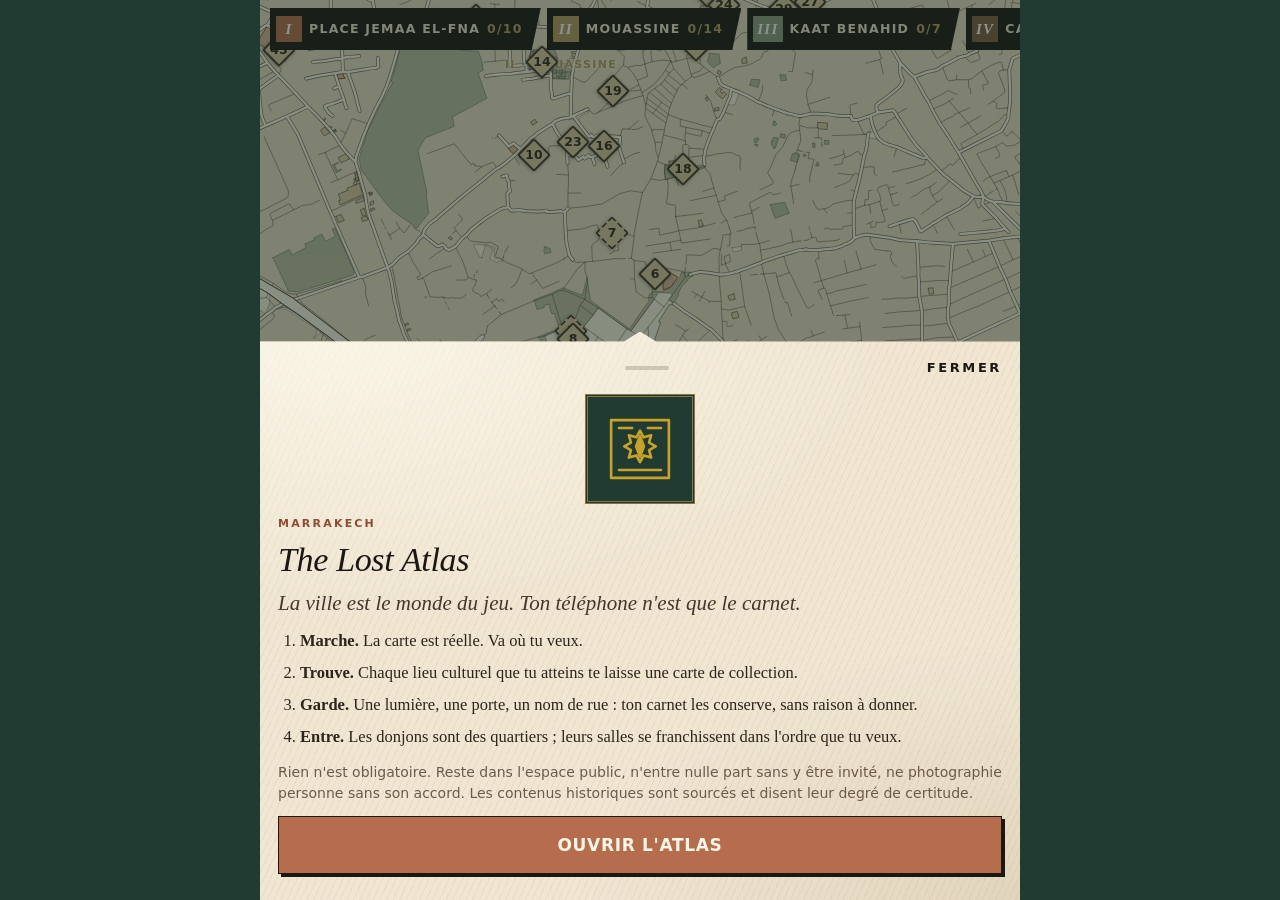
==== lost-atlas/index.html @ c753211d "Lost Atlas v5" ====
<!DOCTYPE html>
<html lang="fr">
<head>
<meta charset="utf-8">
<title>Marrakech Lost Atlas</title>
<meta name="viewport" content="width=device-width, initial-scale=1, viewport-fit=cover">
<meta name="theme-color" content="#203B32">
<meta name="apple-mobile-web-app-capable" content="yes">
<meta name="mobile-web-app-capable" content="yes">
<meta name="apple-mobile-web-app-status-bar-style" content="black-translucent">
<meta name="apple-mobile-web-app-title" content="Lost Atlas">
<link rel="manifest" href="manifest.json">
<link rel="apple-touch-icon" href="assets/icon-180.png">
<link rel="icon" type="image/png" href="assets/icon-192.png">
<link rel="stylesheet" href="vendor/leaflet.css">
<link rel="stylesheet" href="css/style.css">
<link rel="stylesheet" href="css/v3.css">
<link rel="stylesheet" href="css/v5.css">
</head>
<body>
<div id="app">
  <main id="views">
    <section id="v-atlas" class="view on" aria-label="Atlas">
      <div id="map"></div>
      <div id="chips" class="tchips"></div>
      <div id="offline-note" hidden>OpenStreetMap en ligne indisponible : atlas dessiné affiché</div>
      <div class="fabs">
        <button class="fab" id="fab-gps" data-act="gps" aria-label="Ma position GPS"></button>
        <button class="fab" id="fab-pin" data-act="pin-new" aria-label="Poser un marqueur"></button>
        <button class="fab" id="fab-list" data-act="places" aria-label="Liste des lieux"></button>
        <button class="fab" id="fab-layers" data-act="layers" aria-label="Calques de la carte"></button>
      </div>
      <button id="xpill" data-act="x-open" aria-label="Mode exploration"></button>
      <button id="keepfab" data-act="keep" aria-label="Garder quelque chose dans le carnet"><i data-ico="garder"></i><span>Garder</span></button>
      <button id="radar" hidden data-act="open-place"></button>
      <div id="crosshair" aria-hidden="true"></div>
      <div id="pick" hidden><span id="pick-label"></span><div class="btn-row"><button class="btn" data-act="pick-cancel">Annuler</button><button class="btn primary" data-act="pick-ok">Poser ici</button></div></div>
    </section>
    <section id="v-codex" class="view scroll" aria-label="Codex"></section>
    <section id="v-quetes" class="view scroll" aria-label="Aventures"></section>
    <section id="v-carnet" class="view scroll" aria-label="Carnet"></section>
    <section id="v-collection" class="view scroll" aria-label="Sac"></section>
    <section id="v-profil" class="view scroll" aria-label="Héros"></section>
  </main>
  <nav id="tabbar" aria-label="Rubriques">
    <button data-act="tab" data-v="atlas" class="on"><i data-ico="atlas"></i><span>Monde</span></button>
    <button data-act="tab" data-v="quetes"><i data-ico="aventure"></i><span>Aventures</span></button>
    <button data-act="tab" data-v="carnet"><i data-ico="carnet"></i><span>Carnet</span></button>
    <button data-act="tab" data-v="collection"><i data-ico="sac"></i><span>Sac</span></button>
    <button data-act="tab" data-v="profil"><i data-ico="profil"></i><span>Héros</span></button>
  </nav>
  <div id="scrim" data-act="sheet-close"></div>
  <aside id="sheet" hidden>
    <div class="sh-bar"><button id="sh-back" data-act="sheet-back">‹ Retour</button><span class="grip"></span><button id="sh-close" data-act="sheet-close" aria-label="Fermer">Fermer</button></div>
    <div id="sheet-body"></div>
  </aside>
  <div id="pocket" hidden><div class="pk-star"></div><p class="pk-t">Mode poche</p><p id="pocket-st"></p><button id="pocket-hold">Maintiens pour déverrouiller</button><p class="pk-n">L'écran reste allumé et noir. Les signaux continuent.</p></div>
  <div id="toasts" aria-live="polite"></div>
  <div id="reveal" aria-live="polite"><i class="rv-line"></i><div id="rv-sub"></div><div id="rv-title"></div><i class="rv-line"></i></div>
  <div id="boot"><div>Marrakech<b>The Lost Atlas</b><small id="boot-msg">Ouverture de l'atlas…</small></div></div>
</div>
<script src="vendor/leaflet.js"></script>
<script src="data/bundle.js"></script>
<script src="data/basemap.js"></script>
<script src="data/v3.js"></script>
<script src="js/art.js"></script>
<script src="js/storage.js"></script>
<script src="js/data.js"></script>
<script src="js/game.js"></script>
<script src="js/basemap.js"></script>
<script src="js/map.js"></script>
<script src="js/ui.js"></script>
<script src="js/views.js"></script>
<script src="js/sound.js"></script>
<script src="js/photostore.js"></script>
<script src="js/v3.js"></script>
<script src="js/explore.js"></script>
<script src="js/photo.js"></script>
<script src="js/diag.js"></script>
<script src="js/app.js"></script>
</body>
</html>
---- lost-atlas/vendor/leaflet.css ----
/* required styles */

.leaflet-pane,
.leaflet-tile,
.leaflet-marker-icon,
.leaflet-marker-shadow,
.leaflet-tile-container,
.leaflet-pane > svg,
.leaflet-pane > canvas,
.leaflet-zoom-box,
.leaflet-image-layer,
.leaflet-layer {
	position: absolute;
	left: 0;
	top: 0;
	}
.leaflet-container {
	overflow: hidden;
	}
.leaflet-tile,
.leaflet-marker-icon,
.leaflet-marker-shadow {
	-webkit-user-select: none;
	   -moz-user-select: none;
	        user-select: none;
	  -webkit-user-drag: none;
	}
/* Prevents IE11 from highlighting tiles in blue */
.leaflet-tile::selection {
	background: transparent;
}
/* Safari renders non-retina tile on retina better with this, but Chrome is worse */
.leaflet-safari .leaflet-tile {
	image-rendering: -webkit-optimize-contrast;
	}
/* hack that prevents hw layers "stretching" when loading new tiles */
.leaflet-safari .leaflet-tile-container {
	width: 1600px;
	height: 1600px;
	-webkit-transform-origin: 0 0;
	}
.leaflet-marker-icon,
.leaflet-marker-shadow {
	display: block;
	}
/* .leaflet-container svg: reset svg max-width decleration shipped in Joomla! (joomla.org) 3.x */
/* .leaflet-container img: map is broken in FF if you have max-width: 100% on tiles */
.leaflet-container .leaflet-overlay-pane svg {
	max-width: none !important;
	max-height: none !important;
	}
.leaflet-container .leaflet-marker-pane img,
.leaflet-container .leaflet-shadow-pane img,
.leaflet-container .leaflet-tile-pane img,
.leaflet-container img.leaflet-image-layer,
.leaflet-container .leaflet-tile {
	max-width: none !important;
	max-height: none !important;
	width: auto;
	padding: 0;
	}

.leaflet-container img.leaflet-tile {
	/* See: https://bugs.chromium.org/p/chromium/issues/detail?id=600120 */
	mix-blend-mode: plus-lighter;
}

.leaflet-container.leaflet-touch-zoom {
	-ms-touch-action: pan-x pan-y;
	touch-action: pan-x pan-y;
	}
.leaflet-container.leaflet-touch-drag {
	-ms-touch-action: pinch-zoom;
	/* Fallback for FF which doesn't support pinch-zoom */
	touch-action: none;
	touch-action: pinch-zoom;
}
.leaflet-container.leaflet-touch-drag.leaflet-touch-zoom {
	-ms-touch-action: none;
	touch-action: none;
}
.leaflet-container {
	-webkit-tap-highlight-color: transparent;
}
.leaflet-container a {
	-webkit-tap-highlight-color: rgba(51, 181, 229, 0.4);
}
.leaflet-tile {
	filter: inherit;
	visibility: hidden;
	}
.leaflet-tile-loaded {
	visibility: inherit;
	}
.leaflet-zoom-box {
	width: 0;
	height: 0;
	-moz-box-sizing: border-box;
	     box-sizing: border-box;
	z-index: 800;
	}
/* workaround for https://bugzilla.mozilla.org/show_bug.cgi?id=888319 */
.leaflet-overlay-pane svg {
	-moz-user-select: none;
	}

.leaflet-pane         { z-index: 400; }

.leaflet-tile-pane    { z-index: 200; }
.leaflet-overlay-pane { z-index: 400; }
.leaflet-shadow-pane  { z-index: 500; }
.leaflet-marker-pane  { z-index: 600; }
.leaflet-tooltip-pane   { z-index: 650; }
.leaflet-popup-pane   { z-index: 700; }

.leaflet-map-pane canvas { z-index: 100; }
.leaflet-map-pane svg    { z-index: 200; }

.leaflet-vml-shape {
	width: 1px;
	height: 1px;
	}
.lvml {
	behavior: url(#default#VML);
	display: inline-block;
	position: absolute;
	}


/* control positioning */

.leaflet-control {
	position: relative;
	z-index: 800;
	pointer-events: visiblePainted; /* IE 9-10 doesn't have auto */
	pointer-events: auto;
	}
.leaflet-top,
.leaflet-bottom {
	position: absolute;
	z-index: 1000;
	pointer-events: none;
	}
.leaflet-top {
	top: 0;
	}
.leaflet-right {
	right: 0;
	}
.leaflet-bottom {
	bottom: 0;
	}
.leaflet-left {
	left: 0;
	}
.leaflet-control {
	float: left;
	clear: both;
	}
.leaflet-right .leaflet-control {
	float: right;
	}
.leaflet-top .leaflet-control {
	margin-top: 10px;
	}
.leaflet-bottom .leaflet-control {
	margin-bottom: 10px;
	}
.leaflet-left .leaflet-control {
	margin-left: 10px;
	}
.leaflet-right .leaflet-control {
	margin-right: 10px;
	}


/* zoom and fade animations */

.leaflet-fade-anim .leaflet-popup {
	opacity: 0;
	-webkit-transition: opacity 0.2s linear;
	   -moz-transition: opacity 0.2s linear;
	        transition: opacity 0.2s linear;
	}
.leaflet-fade-anim .leaflet-map-pane .leaflet-popup {
	opacity: 1;
	}
.leaflet-zoom-animated {
	-webkit-transform-origin: 0 0;
	    -ms-transform-origin: 0 0;
	        transform-origin: 0 0;
	}
svg.leaflet-zoom-animated {
	will-change: transform;
}

.leaflet-zoom-anim .leaflet-zoom-animated {
	-webkit-transition: -webkit-transform 0.25s cubic-bezier(0,0,0.25,1);
	   -moz-transition:    -moz-transform 0.25s cubic-bezier(0,0,0.25,1);
	        transition:         transform 0.25s cubic-bezier(0,0,0.25,1);
	}
.leaflet-zoom-anim .leaflet-tile,
.leaflet-pan-anim .leaflet-tile {
	-webkit-transition: none;
	   -moz-transition: none;
	        transition: none;
	}

.leaflet-zoom-anim .leaflet-zoom-hide {
	visibility: hidden;
	}


/* cursors */

.leaflet-interactive {
	cursor: pointer;
	}
.leaflet-grab {
	cursor: -webkit-grab;
	cursor:    -moz-grab;
	cursor:         grab;
	}
.leaflet-crosshair,
.leaflet-crosshair .leaflet-interactive {
	cursor: crosshair;
	}
.leaflet-popup-pane,
.leaflet-control {
	cursor: auto;
	}
.leaflet-dragging .leaflet-grab,
.leaflet-dragging .leaflet-grab .leaflet-interactive,
.leaflet-dragging .leaflet-marker-draggable {
	cursor: move;
	cursor: -webkit-grabbing;
	cursor:    -moz-grabbing;
	cursor:         grabbing;
	}

/* marker & overlays interactivity */
.leaflet-marker-icon,
.leaflet-marker-shadow,
.leaflet-image-layer,
.leaflet-pane > svg path,
.leaflet-tile-container {
	pointer-events: none;
	}

.leaflet-marker-icon.leaflet-interactive,
.leaflet-image-layer.leaflet-interactive,
.leaflet-pane > svg path.leaflet-interactive,
svg.leaflet-image-layer.leaflet-interactive path {
	pointer-events: visiblePainted; /* IE 9-10 doesn't have auto */
	pointer-events: auto;
	}

/* visual tweaks */

.leaflet-container {
	background: #ddd;
	outline-offset: 1px;
	}
.leaflet-container a {
	color: #0078A8;
	}
.leaflet-zoom-box {
	border: 2px dotted #38f;
	background: rgba(255,255,255,0.5);
	}


/* general typography */
.leaflet-container {
	font-family: "Helvetica Neue", Arial, Helvetica, sans-serif;
	font-size: 12px;
	font-size: 0.75rem;
	line-height: 1.5;
	}


/* general toolbar styles */

.leaflet-bar {
	box-shadow: 0 1px 5px rgba(0,0,0,0.65);
	border-radius: 4px;
	}
.leaflet-bar a {
	background-color: #fff;
	border-bottom: 1px solid #ccc;
	width: 26px;
	height: 26px;
	line-height: 26px;
	display: block;
	text-align: center;
	text-decoration: none;
	color: black;
	}
.leaflet-bar a,
.leaflet-control-layers-toggle {
	background-position: 50% 50%;
	background-repeat: no-repeat;
	display: block;
	}
.leaflet-bar a:hover,
.leaflet-bar a:focus {
	background-color: #f4f4f4;
	}
.leaflet-bar a:first-child {
	border-top-left-radius: 4px;
	border-top-right-radius: 4px;
	}
.leaflet-bar a:last-child {
	border-bottom-left-radius: 4px;
	border-bottom-right-radius: 4px;
	border-bottom: none;
	}
.leaflet-bar a.leaflet-disabled {
	cursor: default;
	background-color: #f4f4f4;
	color: #bbb;
	}

.leaflet-touch .leaflet-bar a {
	width: 30px;
	height: 30px;
	line-height: 30px;
	}
.leaflet-touch .leaflet-bar a:first-child {
	border-top-left-radius: 2px;
	border-top-right-radius: 2px;
	}
.leaflet-touch .leaflet-bar a:last-child {
	border-bottom-left-radius: 2px;
	border-bottom-right-radius: 2px;
	}

/* zoom control */

.leaflet-control-zoom-in,
.leaflet-control-zoom-out {
	font: bold 18px 'Lucida Console', Monaco, monospace;
	text-indent: 1px;
	}

.leaflet-touch .leaflet-control-zoom-in, .leaflet-touch .leaflet-control-zoom-out  {
	font-size: 22px;
	}


/* layers control */

.leaflet-control-layers {
	box-shadow: 0 1px 5px rgba(0,0,0,0.4);
	background: #fff;
	border-radius: 5px;
	}
.leaflet-control-layers-toggle {
	background-image: url(images/layers.png);
	width: 36px;
	height: 36px;
	}
.leaflet-retina .leaflet-control-layers-toggle {
	background-image: url(images/layers-2x.png);
	background-size: 26px 26px;
	}
.leaflet-touch .leaflet-control-layers-toggle {
	width: 44px;
	height: 44px;
	}
.leaflet-control-layers .leaflet-control-layers-list,
.leaflet-control-layers-expanded .leaflet-control-layers-toggle {
	display: none;
	}
.leaflet-control-layers-expanded .leaflet-control-layers-list {
	display: block;
	position: relative;
	}
.leaflet-control-layers-expanded {
	padding: 6px 10px 6px 6px;
	color: #333;
	background: #fff;
	}
.leaflet-control-layers-scrollbar {
	overflow-y: scroll;
	overflow-x: hidden;
	padding-right: 5px;
	}
.leaflet-control-layers-selector {
	margin-top: 2px;
	position: relative;
	top: 1px;
	}
.leaflet-control-layers label {
	display: block;
	font-size: 13px;
	font-size: 1.08333em;
	}
.leaflet-control-layers-separator {
	height: 0;
	border-top: 1px solid #ddd;
	margin: 5px -10px 5px -6px;
	}

/* Default icon URLs */
.leaflet-default-icon-path { /* used only in path-guessing heuristic, see L.Icon.Default */
	background-image: url(images/marker-icon.png);
	}


/* attribution and scale controls */

.leaflet-container .leaflet-control-attribution {
	background: #fff;
	background: rgba(255, 255, 255, 0.8);
	margin: 0;
	}
.leaflet-control-attribution,
.leaflet-control-scale-line {
	padding: 0 5px;
	color: #333;
	line-height: 1.4;
	}
.leaflet-control-attribution a {
	text-decoration: none;
	}
.leaflet-control-attribution a:hover,
.leaflet-control-attribution a:focus {
	text-decoration: underline;
	}
.leaflet-attribution-flag {
	display: inline !important;
	vertical-align: baseline !important;
	width: 1em;
	height: 0.6669em;
	}
.leaflet-left .leaflet-control-scale {
	margin-left: 5px;
	}
.leaflet-bottom .leaflet-control-scale {
	margin-bottom: 5px;
	}
.leaflet-control-scale-line {
	border: 2px solid #777;
	border-top: none;
	line-height: 1.1;
	padding: 2px 5px 1px;
	white-space: nowrap;
	-moz-box-sizing: border-box;
	     box-sizing: border-box;
	background: rgba(255, 255, 255, 0.8);
	text-shadow: 1px 1px #fff;
	}
.leaflet-control-scale-line:not(:first-child) {
	border-top: 2px solid #777;
	border-bottom: none;
	margin-top: -2px;
	}
.leaflet-control-scale-line:not(:first-child):not(:last-child) {
	border-bottom: 2px solid #777;
	}

.leaflet-touch .leaflet-control-attribution,
.leaflet-touch .leaflet-control-layers,
.leaflet-touch .leaflet-bar {
	box-shadow: none;
	}
.leaflet-touch .leaflet-control-layers,
.leaflet-touch .leaflet-bar {
	border: 2px solid rgba(0,0,0,0.2);
	background-clip: padding-box;
	}


/* popup */

.leaflet-popup {
	position: absolute;
	text-align: center;
	margin-bottom: 20px;
	}
.leaflet-popup-content-wrapper {
	padding: 1px;
	text-align: left;
	border-radius: 12px;
	}
.leaflet-popup-content {
	margin: 13px 24px 13px 20px;
	line-height: 1.3;
	font-size: 13px;
	font-size: 1.08333em;
	min-height: 1px;
	}
.leaflet-popup-content p {
	margin: 17px 0;
	margin: 1.3em 0;
	}
.leaflet-popup-tip-container {
	width: 40px;
	height: 20px;
	position: absolute;
	left: 50%;
	margin-top: -1px;
	margin-left: -20px;
	overflow: hidden;
	pointer-events: none;
	}
.leaflet-popup-tip {
	width: 17px;
	height: 17px;
	padding: 1px;

	margin: -10px auto 0;
	pointer-events: auto;

	-webkit-transform: rotate(45deg);
	   -moz-transform: rotate(45deg);
	    -ms-transform: rotate(45deg);
	        transform: rotate(45deg);
	}
.leaflet-popup-content-wrapper,
.leaflet-popup-tip {
	background: white;
	color: #333;
	box-shadow: 0 3px 14px rgba(0,0,0,0.4);
	}
.leaflet-container a.leaflet-popup-close-button {
	position: absolute;
	top: 0;
	right: 0;
	border: none;
	text-align: center;
	width: 24px;
	height: 24px;
	font: 16px/24px Tahoma, Verdana, sans-serif;
	color: #757575;
	text-decoration: none;
	background: transparent;
	}
.leaflet-container a.leaflet-popup-close-button:hover,
.leaflet-container a.leaflet-popup-close-button:focus {
	color: #585858;
	}
.leaflet-popup-scrolled {
	overflow: auto;
	}

.leaflet-oldie .leaflet-popup-content-wrapper {
	-ms-zoom: 1;
	}
.leaflet-oldie .leaflet-popup-tip {
	width: 24px;
	margin: 0 auto;

	-ms-filter: "progid:DXImageTransform.Microsoft.Matrix(M11=0.70710678, M12=0.70710678, M21=-0.70710678, M22=0.70710678)";
	filter: progid:DXImageTransform.Microsoft.Matrix(M11=0.70710678, M12=0.70710678, M21=-0.70710678, M22=0.70710678);
	}

.leaflet-oldie .leaflet-control-zoom,
.leaflet-oldie .leaflet-control-layers,
.leaflet-oldie .leaflet-popup-content-wrapper,
.leaflet-oldie .leaflet-popup-tip {
	border: 1px solid #999;
	}


/* div icon */

.leaflet-div-icon {
	background: #fff;
	border: 1px solid #666;
	}


/* Tooltip */
/* Base styles for the element that has a tooltip */
.leaflet-tooltip {
	position: absolute;
	padding: 6px;
	background-color: #fff;
	border: 1px solid #fff;
	border-radius: 3px;
	color: #222;
	white-space: nowrap;
	-webkit-user-select: none;
	-moz-user-select: none;
	-ms-user-select: none;
	user-select: none;
	pointer-events: none;
	box-shadow: 0 1px 3px rgba(0,0,0,0.4);
	}
.leaflet-tooltip.leaflet-interactive {
	cursor: pointer;
	pointer-events: auto;
	}
.leaflet-tooltip-top:before,
.leaflet-tooltip-bottom:before,
.leaflet-tooltip-left:before,
.leaflet-tooltip-right:before {
	position: absolute;
	pointer-events: none;
	border: 6px solid transparent;
	background: transparent;
	content: "";
	}

/* Directions */

.leaflet-tooltip-bottom {
	margin-top: 6px;
}
.leaflet-tooltip-top {
	margin-top: -6px;
}
.leaflet-tooltip-bottom:before,
.leaflet-tooltip-top:before {
	left: 50%;
	margin-left: -6px;
	}
.leaflet-tooltip-top:before {
	bottom: 0;
	margin-bottom: -12px;
	border-top-color: #fff;
	}
.leaflet-tooltip-bottom:before {
	top: 0;
	margin-top: -12px;
	margin-left: -6px;
	border-bottom-color: #fff;
	}
.leaflet-tooltip-left {
	margin-left: -6px;
}
.leaflet-tooltip-right {
	margin-left: 6px;
}
.leaflet-tooltip-left:before,
.leaflet-tooltip-right:before {
	top: 50%;
	margin-top: -6px;
	}
.leaflet-tooltip-left:before {
	right: 0;
	margin-right: -12px;
	border-left-color: #fff;
	}
.leaflet-tooltip-right:before {
	left: 0;
	margin-left: -12px;
	border-right-color: #fff;
	}

/* Printing */

@media print {
	/* Prevent printers from removing background-images of controls. */
	.leaflet-control {
		-webkit-print-color-adjust: exact;
		print-color-adjust: exact;
		}
	}
---- lost-atlas/css/style.css ----
/* Marrakech — The Lost Atlas. Un seul univers visuel (atlas ancien), lisible en plein soleil. */
:root {
  /* Carte plein écran + rubriques défilantes ; barre d'onglets fixe en bas, fiches en feuille montante. */
  --forest: #203B32; --forest-2: #16291f; --sage: #8B9B80; --sand: #D9C6A0; --parch: #F0E6D2; --parch-2: #E7DABF;
  --terra: #B66D4D; --terra-d: #8E4B31; --bronze: #B49A62; --bronze-d: #8A7340; --ink: #2E241B; --ink-2: #44372C; --ink-3: #6B5B4A;
  --gold: #C9A227; --line: rgba(68, 55, 44, .22);
  --serif: "Iowan Old Style", "Palatino Linotype", Palatino, "Book Antiqua", Georgia, serif;
  --sans: "Avenir Next", Avenir, "Segoe UI", system-ui, -apple-system, sans-serif;
  --sb: env(safe-area-inset-bottom, 0px); --st: env(safe-area-inset-top, 0px);
  color-scheme: light;
}
* { box-sizing: border-box; -webkit-tap-highlight-color: transparent; }
html, body { height: 100%; margin: 0; }
body { background: var(--forest); color: var(--ink); font: 17px/1.5 var(--serif); overflow: hidden; -webkit-text-size-adjust: 100%; overscroll-behavior: none; }
button, input, textarea { font: inherit; color: inherit; }
button { cursor: pointer; background: none; border: 0; padding: 0; text-align: inherit; }
a { color: var(--terra-d); }
[hidden] { display: none !important; }
:focus-visible { outline: 3px solid var(--terra); outline-offset: 2px; }
svg { width: 1em; height: 1em; display: block; }

#app { height: 100%; display: flex; flex-direction: column; position: relative; max-width: 760px; margin: 0 auto; background: var(--parch); }
#views { flex: 1; position: relative; min-height: 0; }
.view { position: absolute; inset: 0; display: none; }
.view.on { display: block; }
.view.scroll { overflow-y: auto; -webkit-overflow-scrolling: touch; background:
  radial-gradient(120% 60% at 50% 0, rgba(180, 154, 98, .16), transparent 60%), var(--parch); }
.page { padding: calc(18px + var(--st)) 18px 40px; display: flex; flex-direction: column; gap: 14px; }

/* ---- Barre d'onglets ---- */
#tabbar { display: flex; background: var(--forest); border-top: 1px solid var(--bronze); padding-bottom: var(--sb); position: relative; z-index: 30; }
#tabbar button { flex: 1; display: flex; flex-direction: column; align-items: center; gap: 3px; padding: 9px 2px 8px; min-height: 58px; color: var(--sage); font: 600 11px/1 var(--sans); letter-spacing: .06em; text-transform: uppercase; }
#tabbar i { font-size: 25px; }
#tabbar button.on { color: var(--parch); }
#tabbar button.on i { color: var(--bronze); }

/* ---- Typo commune ---- */
h1, h2, h3 { font-family: var(--serif); font-weight: 600; margin: 0; text-wrap: balance; color: var(--forest); }
h1 { font-size: 30px; line-height: 1.12; letter-spacing: .01em; }
h2 { font-size: 25px; line-height: 1.18; }
h3 { font-size: 13px; font-family: var(--sans); font-weight: 700; letter-spacing: .14em; text-transform: uppercase; color: var(--bronze-d); margin-top: 10px; display: flex; align-items: center; gap: 10px; }
h3::after { content: ""; flex: 1; height: 1px; background: var(--line); }
h3 small { font-weight: 600; color: var(--ink-3); letter-spacing: .04em; }
.eyebrow { font: 700 11.5px/1.3 var(--sans); letter-spacing: .13em; text-transform: uppercase; color: var(--terra-d); display: flex; gap: 8px; align-items: center; flex-wrap: wrap; }
.lead { margin: 4px 0 0; color: var(--ink-2); font-size: 15.5px; }
.p-text, .intro, .teaser { margin: 0; max-width: 62ch; }
.intro, .teaser { font-style: italic; font-size: 18.5px; color: var(--ink-2); }
.note, .src { margin: 0; font: 14px/1.45 var(--sans); color: var(--ink-3); }
.tip { margin: 0; padding: 10px 12px; border-left: 3px solid var(--terra); background: rgba(182, 109, 77, .1); font: 15px/1.45 var(--sans); }
.msg { margin: 0; font: 600 15px/1.4 var(--sans); color: var(--terra-d); }
.msg:empty { display: none; }

/* ---- Boutons, puces ---- */
.btn { display: inline-flex; align-items: center; justify-content: center; gap: 6px; min-height: 48px; padding: 10px 16px; border: 1.5px solid var(--ink-2); border-radius: 3px; background: rgba(255, 255, 255, .35); font: 600 15.5px/1.2 var(--sans); color: var(--ink); text-decoration: none; text-align: center; }
.btn small { font-weight: 500; opacity: .75; }
.btn.primary { background: var(--forest); border-color: var(--forest); color: var(--parch); }
.btn.ghost { border-color: var(--line); background: none; color: var(--ink-2); }
.btn.danger { border-color: var(--terra-d); color: var(--terra-d); }
.btn.wide { width: 100%; }
.btn.big { min-height: 58px; font-size: 18px; letter-spacing: .04em; }
.btn[disabled] { opacity: .4; }
.btn:active { transform: translateY(1px); }
.btn-row { display: flex; flex-wrap: wrap; gap: 8px; }
.btn-row > * { flex: 1 1 auto; }
.chips { display: flex; flex-wrap: wrap; gap: 6px; margin-top: 8px; }
.chip { font: 700 11.5px/1 var(--sans); letter-spacing: .05em; text-transform: uppercase; padding: 6px 8px; border: 1px solid var(--line); border-radius: 2px; color: var(--ink-2); white-space: nowrap; }
.chip.st-spotted { border-color: var(--bronze-d); color: var(--bronze-d); }
.chip.st-discovered, .chip.qs-active, .chip.c-read { background: var(--sage); border-color: var(--sage); color: #14231c; }
.chip.st-mastered, .chip.qs-done, .chip.c-mastered { background: var(--forest); border-color: var(--forest); color: var(--parch); }
.chip.c-new, .chip.qs-open { background: var(--terra); border-color: var(--terra); color: #fff; }
.chip.q-a, .chip.q-e, .chip.q-i, .chip.q-none { border-style: dashed; }
.chip.q-v { border-color: var(--forest); color: var(--forest); }
.seg { display: flex; border: 1.5px solid var(--forest); border-radius: 3px; overflow: hidden; }
.seg button { flex: 1; min-height: 46px; padding: 6px 6px; font: 600 14px/1.15 var(--sans); text-align: center; color: var(--forest); }
.seg button + button { border-left: 1.5px solid var(--forest); }
.seg button.on { background: var(--forest); color: var(--parch); }
.seg.four button { font-size: 12.5px; }
.bar { height: 7px; background: rgba(68, 55, 44, .16); border-radius: 1px; overflow: hidden; display: block; }
.bar i { display: block; height: 100%; background: linear-gradient(90deg, var(--bronze-d), var(--bronze)); }
.bar.thin { height: 4px; margin: 5px 0 3px; }
input[type=text], input[type=search], textarea { width: 100%; padding: 12px; border: 1.5px solid var(--ink-3); border-radius: 3px; background: rgba(255, 255, 255, .55); font: 16px/1.4 var(--sans); }
textarea { resize: vertical; }
.lbl-sm { font: 600 13px/1.3 var(--sans); color: var(--ink-3); display: block; }

/* ---- Listes ---- */
.rows { display: flex; flex-direction: column; border-top: 1px solid var(--line); }
.row { display: flex; align-items: center; gap: 12px; padding: 11px 2px; min-height: 60px; border-bottom: 1px solid var(--line); width: 100%; }
.row .rt { flex: 1; min-width: 0; display: flex; flex-direction: column; gap: 2px; }
.row .rt b { font: 600 17px/1.25 var(--serif); }
.row .rt small { font: 13.5px/1.35 var(--sans); color: var(--ink-3); }
.row .chev { color: var(--bronze-d); font-size: 22px; }
.row.sealed { opacity: .7; }
.row .ico { font-size: 24px; color: var(--bronze-d); flex: none; }
.row .ico.st-mastered { color: var(--gold); }
.row.tog .sw { width: 46px; height: 28px; border-radius: 14px; background: rgba(68, 55, 44, .25); position: relative; flex: none; }
.row.tog .sw::after { content: ""; position: absolute; top: 3px; left: 3px; width: 22px; height: 22px; border-radius: 50%; background: var(--parch); transition: left .15s; }
.row.tog.on .sw { background: var(--forest); }
.row.tog.on .sw::after { left: 21px; }
.num, .p-num, .t-num { flex: none; width: 34px; height: 34px; display: grid; place-items: center; border: 1.5px solid var(--ink-2); background: var(--sand); border-radius: 50%; font: 700 13px/1 var(--sans); }
.num.dia, .p-num.dia { border-radius: 2px; transform: rotate(45deg); width: 28px; height: 28px; margin: 3px; }
.num.dia b, .p-num.dia b { transform: rotate(-45deg); }
.num[style], .t-num { background: var(--tc); border-color: var(--tc); color: #fff; }
.st-spotted.num, .st-spotted.p-num { border-color: var(--bronze-d); box-shadow: 0 0 0 3px rgba(180, 154, 98, .45); }
.st-discovered.num, .st-discovered.p-num { background: var(--sage); border-color: var(--forest); }
.st-mastered.num, .st-mastered.p-num { background: var(--forest); border-color: var(--gold); color: var(--gold); }
.search { margin-top: 2px; }
.links { display: flex; flex-wrap: wrap; gap: 8px; }
.lk { display: inline-flex; align-items: center; gap: 6px; min-height: 42px; padding: 8px 12px; border: 1.5px solid var(--forest); border-radius: 2px; font: 600 14.5px/1.25 var(--sans); color: var(--forest); background: rgba(139, 155, 128, .18); }
.lk.place { border-color: var(--terra-d); color: var(--terra-d); background: rgba(182, 109, 77, .1); }
.lk.locked { border: 1.5px dashed var(--line); color: var(--ink-3); background: none; font-weight: 500; }
.lk.on, .lk.got { background: var(--forest); color: var(--parch); border-color: var(--forest); }

/* ---- Carte ---- */
#map { position: absolute; inset: 0; background: #E9DDC3; z-index: 1; }
.basemap-canvas { position: absolute; top: 0; left: 0; }
#map.style-net:not(.no-tiles) .basemap-canvas { display: none; }
#map.style-atlas .leaflet-tile-pane { filter: sepia(.55) saturate(.75) hue-rotate(-8deg) contrast(.96) brightness(1.02); }
#map.no-tiles { background:
  repeating-linear-gradient(0deg, transparent 0 79px, rgba(68, 55, 44, .07) 79px 80px),
  repeating-linear-gradient(90deg, transparent 0 79px, rgba(68, 55, 44, .07) 79px 80px),
  radial-gradient(90% 70% at 50% 40%, #F3EAD6, #DFCFAC); }
#map.no-tiles .leaflet-tile-pane { display: none; }
#map.has-base.no-tiles { background: #E9DDC3; }
.leaflet-container { font-family: var(--sans); background: transparent; }
.leaflet-control-attribution { font-size: 10px; background: rgba(240, 230, 210, .8) !important; }
.leaflet-bottom { bottom: 6px; }
.mk { width: 36px; height: 36px; display: grid; place-items: center; position: relative; --bg: var(--sand); --bd: var(--ink-2); --fg: var(--ink); --ring: 0 0 0 0 transparent; --bs: solid; }
.mk b { position: relative; z-index: 1; font: 700 12px/1 var(--sans); color: var(--fg); }
.mk::before { content: ""; position: absolute; background: var(--bg); border: 2px var(--bs) var(--bd); box-shadow: var(--ring), 0 1px 4px rgba(0, 0, 0, .35); }
.mk-c::before { inset: 6px; transform: rotate(45deg); border-radius: 2px; }
.mk-p::before { inset: 7px; border-radius: 50%; border-width: 1.5px; --bg: rgba(255, 255, 255, .8); }
.mk-p b { font-size: 10.5px; }
.mk.q-a, .mk.q-e, .mk.q-i, .mk.q-u { --bs: dashed; }
.mk.st-spotted { --bd: var(--bronze-d); --ring: 0 0 0 4px rgba(180, 154, 98, .6); }
.mk.st-discovered { --bg: var(--sage); --bd: var(--forest); }
.mk.st-mastered { --bg: var(--forest); --bd: var(--gold); --fg: var(--gold); }
.legend .mk { flex: none; }
.lbl.leaflet-tooltip { display: none; background: none; border: 0; box-shadow: none; padding: 0; font: 700 11.5px/1.1 var(--sans); color: var(--ink); text-shadow: 0 0 3px var(--parch), 0 0 3px var(--parch), 0 0 3px var(--parch); white-space: nowrap; }
.lbl.leaflet-tooltip::before { display: none; }
#map.show-labels .lbl.leaflet-tooltip { display: block; }
.zone-lbl { font: 700 11px/1 var(--sans); letter-spacing: .12em; text-transform: uppercase; text-align: center; white-space: nowrap; text-shadow: 0 0 3px var(--parch), 0 0 3px var(--parch), 0 0 4px var(--parch); }
.pin b { display: grid; place-items: center; width: 32px; height: 32px; border-radius: 50% 50% 50% 0; transform: rotate(-45deg); background: var(--terra); border: 2px solid #fff; color: #fff; font: 700 15px/1 var(--sans); box-shadow: 0 2px 5px rgba(0, 0, 0, .4); }
.me { width: 22px; height: 22px; border-radius: 50%; background: var(--forest); border: 4px solid #fff; box-shadow: 0 0 0 2px var(--forest), 0 2px 6px rgba(0, 0, 0, .4); }
.tchips { position: absolute; z-index: 5; top: calc(8px + var(--st)); left: 0; right: 0; display: flex; gap: 6px; padding: 0 10px 4px; overflow-x: auto; scrollbar-width: none; }
.tchips::-webkit-scrollbar { display: none; }
.tchip { flex: none; display: flex; align-items: center; gap: 7px; min-height: 42px; padding: 5px 11px 5px 6px; background: var(--forest); color: var(--parch); border: 1px solid var(--bronze); border-radius: 2px; font: 600 13.5px/1 var(--sans); box-shadow: 0 2px 6px rgba(0, 0, 0, .3); }
.tchip b { display: grid; place-items: center; min-width: 26px; height: 26px; padding: 0 4px; background: var(--tc); color: #fff; font-size: 12px; border-radius: 1px; }
.tchip i { font-style: normal; color: var(--bronze); font-variant-numeric: tabular-nums; }
#offline-note { position: absolute; z-index: 5; left: 10px; bottom: 34px; padding: 5px 8px; background: rgba(240, 230, 210, .92); border: 1px dashed var(--ink-3); font: 600 11.5px/1.2 var(--sans); color: var(--ink-2); }
.fabs { position: absolute; z-index: 5; right: 10px; bottom: 16px; display: flex; flex-direction: column; gap: 9px; }
.fab { width: 52px; height: 52px; display: grid; place-items: center; background: var(--forest); color: var(--parch); border: 1px solid var(--bronze); border-radius: 3px; font-size: 26px; box-shadow: 0 2px 8px rgba(0, 0, 0, .35); }
.fab.on { background: var(--bronze); color: var(--forest-2); }
#radar { position: absolute; z-index: 5; left: 10px; right: 72px; bottom: 16px; display: flex; align-items: center; gap: 10px; padding: 8px 12px; min-height: 52px; background: var(--forest); color: var(--parch); border: 1px solid var(--bronze); border-radius: 3px; box-shadow: 0 2px 8px rgba(0, 0, 0, .35); }
#radar .rd-d { font: 700 19px/1 var(--sans); color: var(--bronze); font-variant-numeric: tabular-nums; white-space: nowrap; }
#radar .rd-t { display: flex; flex-direction: column; min-width: 0; }
#radar b { font: 600 14.5px/1.2 var(--sans); overflow: hidden; text-overflow: ellipsis; white-space: nowrap; }
#radar small { font: 11.5px/1.3 var(--sans); color: var(--sage); }
#crosshair { display: none; position: absolute; z-index: 6; left: 50%; top: 50%; width: 46px; height: 46px; margin: -23px 0 0 -23px; pointer-events: none;
  background: linear-gradient(var(--terra-d), var(--terra-d)) center/2px 100% no-repeat, linear-gradient(var(--terra-d), var(--terra-d)) center/100% 2px no-repeat; border: 2px solid var(--terra-d); border-radius: 50%; }
.picking #crosshair { display: block; }
.picking .fabs, .picking #radar, .picking .tchips { display: none; }
#pick { position: absolute; z-index: 7; left: 10px; right: 10px; bottom: 14px; padding: 12px; background: var(--parch); border: 1.5px solid var(--forest); border-radius: 3px; box-shadow: 0 4px 14px rgba(0, 0, 0, .35); display: flex; flex-direction: column; gap: 10px; font: 600 15px/1.3 var(--sans); }

/* ---- Feuille ---- */
#scrim { position: absolute; inset: 0; z-index: 40; background: rgba(22, 41, 31, .5); opacity: 0; pointer-events: none; transition: opacity .2s; }
#scrim.on { opacity: 1; pointer-events: auto; }
#sheet { position: absolute; z-index: 50; left: 0; right: 0; bottom: 0; max-height: 90%; display: flex; flex-direction: column; background: var(--parch); border-top: 3px double var(--bronze-d); box-shadow: 0 -6px 24px rgba(0, 0, 0, .35); animation: up .22s ease-out; }
@keyframes up { from { transform: translateY(24px); opacity: .6; } }
.sh-bar { display: flex; align-items: center; justify-content: space-between; padding: 4px 8px 0; flex: none; }
.sh-bar button { min-height: 44px; padding: 0 10px; font: 700 13px/1 var(--sans); letter-spacing: .08em; text-transform: uppercase; color: var(--terra-d); }
.sh-bar .grip { width: 44px; height: 4px; border-radius: 2px; background: var(--line); }
#sheet-body { overflow-y: auto; -webkit-overflow-scrolling: touch; padding: 4px 18px calc(26px + var(--sb)); display: flex; flex-direction: column; gap: 13px; }
.p-head, .t-head { display: flex; gap: 14px; align-items: flex-start; }
.p-head .p-num { width: 46px; height: 46px; font-size: 16px; margin-top: 4px; }
.p-head .p-num.dia { width: 36px; height: 36px; margin: 9px 5px 5px; }
.t-head .t-num { width: 52px; height: 52px; border-radius: 2px; font: 700 20px/1 var(--serif); }
.t-head .sub { font-style: italic; color: var(--ink-2); }
.manual { padding: 12px; border: 1.5px dashed var(--terra-d); background: rgba(182, 109, 77, .08); display: flex; flex-direction: column; gap: 10px; }
.manual p { margin: 0; font: 15px/1.45 var(--sans); }
.notes { min-height: 84px; font-family: var(--serif); font-style: italic; }

/* ---- Épreuves ---- */
.ch { border: 1.5px solid var(--forest); background: rgba(139, 155, 128, .14); padding: 14px; display: flex; flex-direction: column; gap: 11px; position: relative; }
.ch.done { border-color: var(--line); background: rgba(255, 255, 255, .3); }
.ch-kind { font: 700 11.5px/1 var(--sans); letter-spacing: .13em; text-transform: uppercase; color: var(--forest); }
.ch.done .ch-kind { color: var(--bronze-d); }
.ch-q { margin: 0; font-size: 18.5px; line-height: 1.4; font-weight: 600; color: var(--ink); }
.ch.done .ch-q { font-size: 16px; font-weight: 400; font-style: italic; color: var(--ink-2); }
.hyp { margin: 0; padding-left: 12px; border-left: 3px solid var(--bronze); font-style: italic; }
.hyp span, .anecdote span, .synth span { display: block; font: 700 11px/1.6 var(--sans); letter-spacing: .12em; text-transform: uppercase; font-style: normal; color: var(--bronze-d); }
.reveal-txt { padding-top: 10px; border-top: 1px solid var(--line); }
.ask { margin: 0; font: 600 14px/1.3 var(--sans); color: var(--ink-3); }
.answer { display: flex; gap: 8px; }
.answer input { flex: 1; min-width: 0; }
.hints { margin: 0; padding: 0; list-style: none; display: flex; flex-direction: column; gap: 6px; font: 15px/1.45 var(--sans); }
.hints li { padding: 8px 10px; background: rgba(180, 154, 98, .2); border-left: 3px solid var(--bronze); }
.cl-item { padding: 10px; border: 1px solid var(--line); background: rgba(255, 255, 255, .35); display: flex; flex-direction: column; gap: 8px; }
.cl-item.bad { border: 2px solid var(--terra-d); }
.cl-item p { margin: 0; font-size: 16px; }
.btn.chipbtn { min-height: 44px; padding: 6px 8px; font-size: 14px; }
.btn.chipbtn.on { background: var(--forest); color: var(--parch); border-color: var(--forest); }
.cl-done { margin: 0; padding: 0; list-style: none; display: flex; flex-direction: column; gap: 8px; font-size: 15.5px; }

/* ---- Codex ---- */
.vh { display: flex; flex-direction: column; gap: 2px; padding-bottom: 10px; border-bottom: 3px double var(--bronze-d); }
.tag { display: inline-block; font: 700 10.5px/1 var(--sans); letter-spacing: .08em; text-transform: uppercase; padding: 4px 6px; border-radius: 1px; color: #fff; background: var(--forest); white-space: nowrap; }
.tag.k-interp { background: var(--bronze-d); }
.tag.k-hyp { background: var(--terra); }
.tag.k-trad { background: #7A5C8A; }
.tag.k-fiction { background: var(--ink-3); }
.para { display: flex; flex-direction: column; align-items: flex-start; gap: 5px; padding-left: 12px; border-left: 3px solid var(--forest); }
.para.k-interp { border-color: var(--bronze-d); } .para.k-hyp { border-color: var(--terra); } .para.k-trad { border-color: #7A5C8A; } .para.k-fiction { border-color: var(--ink-3); }
.para p { margin: 0; max-width: 62ch; }
.anecdote, .synth { padding: 12px 14px; background: var(--forest); color: var(--parch); }
.anecdote span, .synth span { color: var(--bronze); }
.synth { font-size: 17.5px; line-height: 1.55; }
.mastery { margin: 0; padding: 9px 12px; border: 1px dashed var(--bronze-d); font: 600 14.5px/1.4 var(--sans); color: var(--ink-2); }
.mastery.ok { border-style: solid; border-color: var(--forest); color: var(--forest); background: rgba(139, 155, 128, .2); }
.sources { margin: 0; padding-left: 18px; font: 14px/1.5 var(--sans); color: var(--ink-2); display: flex; flex-direction: column; gap: 5px; }
.kinds { display: flex; flex-wrap: wrap; gap: 6px; align-items: center; }
.kinds h3 { width: 100%; }
.card { display: flex; flex-direction: column; gap: 6px; padding: 14px; border: 1.5px solid var(--ink-3); background: rgba(255, 255, 255, .35); width: 100%; border-left-width: 5px; }
.card h3 { font: 600 20px/1.2 var(--serif); letter-spacing: 0; text-transform: none; color: var(--forest); margin: 0; }
.card h3::after { display: none; }
.card p { margin: 0; font-size: 15.5px; color: var(--ink-2); }
.card.ready, .card.q-active { border-color: var(--terra); }
.card.done, .card.q-done { border-color: var(--forest); background: rgba(139, 155, 128, .2); }
.card.q-locked { opacity: .65; border-style: dashed; }
.nodes { display: flex; flex-wrap: wrap; gap: 5px; margin-top: 4px; }
.node { font: 600 12.5px/1.2 var(--sans); padding: 5px 7px; background: var(--forest); color: var(--parch); }
.node.off { background: none; border: 1px dashed var(--ink-3); color: var(--ink-3); min-width: 28px; text-align: center; }
.chain-sel, .chain-done { margin: 0; padding-left: 26px; display: flex; flex-direction: column; gap: 7px; font: 600 15.5px/1.35 var(--sans); }
.chain-sel button { width: 100%; padding: 10px 12px; background: var(--forest); color: var(--parch); display: flex; justify-content: space-between; gap: 10px; align-items: center; min-height: 46px; }
.chain-sel i { font: 500 11.5px/1 var(--sans); font-style: normal; color: var(--bronze); text-transform: uppercase; letter-spacing: .08em; flex: none; }
.chain-sel .slot { color: var(--ink-3); padding: 8px 0; }
.chain-done li { font-weight: 500; font-family: var(--serif); font-size: 16.5px; }
.chain-pool { display: flex; flex-direction: column; gap: 7px; }
.chain-pool .btn { justify-content: flex-start; text-align: left; font-weight: 500; }

/* ---- Quêtes ---- */
.pips { display: inline-flex; gap: 3px; vertical-align: middle; }
.pips i { width: 8px; height: 8px; transform: rotate(45deg); border: 1.5px solid var(--terra-d); }
.pips i.on { background: var(--terra-d); }
.q-foot { display: flex; align-items: center; justify-content: space-between; gap: 8px; margin-top: 4px; font: 600 13px/1 var(--sans); color: var(--ink-3); }
.steps { margin: 0; padding: 0; list-style: none; display: flex; flex-direction: column; gap: 14px; }
.steps > li { display: flex; flex-direction: column; gap: 9px; }
.st-h { display: flex; gap: 10px; align-items: center; }
.st-h b { font: 600 17px/1.3 var(--serif); }
.tick { flex: none; width: 30px; height: 30px; display: grid; place-items: center; border: 1.5px solid var(--ink-2); border-radius: 50%; font: 700 14px/1 var(--sans); }
.steps li.ok > .st-h .tick { background: var(--forest); border-color: var(--forest); color: var(--parch); font-size: 16px; }

/* ---- Collection ---- */
.grid { display: grid; grid-template-columns: repeat(auto-fill, minmax(104px, 1fr)); gap: 10px; }
.art { display: flex; flex-direction: column; align-items: center; gap: 5px; padding: 12px 6px 10px; border: 1.5px dashed var(--line); text-align: center; min-height: 138px; }
.art b { font: 600 13.5px/1.2 var(--sans); }
.art small { font: 600 10.5px/1 var(--sans); letter-spacing: .1em; text-transform: uppercase; color: var(--ink-3); }
.art-img { font-size: 54px; color: var(--ink-3); opacity: .45; }
.art.got { border-style: solid; border-color: var(--bronze-d); background: rgba(255, 255, 255, .4); }
.art.got .art-img { color: var(--forest); opacity: 1; }
.art.got.r-r { border-color: var(--terra); } .art.got.r-r .art-img { color: var(--terra-d); }
.art.got.r-l { border-color: var(--gold); background: var(--forest); color: var(--parch); } .art.got.r-l .art-img { color: var(--gold); } .art.got.r-l small { color: var(--bronze); }
.art-big { font-size: 120px; align-self: center; color: var(--forest); padding: 14px; border: 3px double var(--bronze-d); background: rgba(255, 255, 255, .35); }
.art-big.r-r { color: var(--terra-d); } .art-big.r-l { color: var(--gold); background: var(--forest); } .art-big.off { color: var(--ink-3); opacity: .5; }

/* ---- Profil ---- */
.vh.prof { flex-direction: row; gap: 16px; align-items: center; }
.vh.prof > div:last-child { flex: 1; min-width: 0; display: flex; flex-direction: column; gap: 5px; }
.lvl { flex: none; width: 96px; height: 96px; display: flex; flex-direction: column; align-items: center; justify-content: center; gap: 3px; position: relative; color: var(--parch); }
.lvl::before { content: ""; position: absolute; inset: 14px; transform: rotate(45deg); background: var(--forest); border: 3px double var(--bronze); }
.lvl b, .lvl small { position: relative; }
.lvl b { font: 600 30px/1 var(--serif); color: var(--bronze); }
.lvl small { font: 700 9px/1 var(--sans); letter-spacing: .14em; text-transform: uppercase; }
.skills { display: grid; grid-template-columns: repeat(auto-fit, minmax(240px, 1fr)); gap: 14px; }
.skill { display: flex; flex-direction: column; gap: 5px; }
.sk-h { display: flex; justify-content: space-between; align-items: baseline; gap: 8px; }
.sk-h b { font-size: 18px; } .sk-h span, .skill small { font: 13px/1.3 var(--sans); color: var(--ink-3); font-variant-numeric: tabular-nums; }
.stats { display: grid; grid-template-columns: repeat(auto-fit, minmax(120px, 1fr)); gap: 8px; }
.stats div { padding: 10px; border: 1px solid var(--line); background: rgba(255, 255, 255, .35); display: flex; flex-direction: column; gap: 3px; }
.stats b { font: 600 24px/1 var(--serif); color: var(--forest); font-variant-numeric: tabular-nums; }
.stats small { font: 12.5px/1.25 var(--sans); color: var(--ink-3); }
.badges { display: grid; grid-template-columns: repeat(auto-fill, minmax(150px, 1fr)); gap: 8px; }
.badge { display: grid; grid-template-columns: 30px 1fr; column-gap: 8px; padding: 9px; border: 1px dashed var(--line); opacity: .6; }
.badge i { grid-row: span 2; font-size: 28px; color: var(--ink-3); align-self: center; }
.badge b { font: 600 14px/1.2 var(--sans); } .badge small { font: 12px/1.3 var(--sans); color: var(--ink-3); }
.badge.got { opacity: 1; border: 1.5px solid var(--bronze-d); background: rgba(180, 154, 98, .18); } .badge.got i { color: var(--terra-d); }
.journal { margin: 0; padding: 0; list-style: none; border-top: 1px solid var(--line); }
.journal li { display: grid; grid-template-columns: 96px 1fr auto; gap: 8px; padding: 9px 0; border-bottom: 1px solid var(--line); font-size: 15.5px; align-items: baseline; }
.journal time { font: 12.5px/1.3 var(--sans); color: var(--ink-3); }
.journal i { font: 700 12.5px/1 var(--sans); font-style: normal; color: var(--bronze-d); }
.legend { display: grid; grid-template-columns: repeat(auto-fit, minmax(150px, 1fr)); gap: 6px; font: 13.5px/1.2 var(--sans); }
.legend span { display: flex; align-items: center; gap: 6px; }
.stamps { display: flex; flex-wrap: wrap; gap: 8px; }
.stamp { width: 50px; height: 50px; display: grid; place-items: center; border: 1.5px solid var(--ink-3); font: 700 22px/1 var(--sans); border-radius: 3px; }
.stamp.on { background: var(--terra); border-color: var(--terra); color: #fff; }
.intro-sheet { display: flex; flex-direction: column; gap: 13px; }
.intro-sheet h1 { font-size: 34px; }
.intro-sheet .art-big { font-size: 84px; padding: 10px; }
.how { margin: 0; padding-left: 22px; display: flex; flex-direction: column; gap: 7px; font-size: 16.5px; }

/* ---- Toasts, bandeau de découverte, démarrage ---- */
#toasts { position: absolute; z-index: 70; left: 10px; right: 10px; top: calc(58px + var(--st)); display: flex; flex-direction: column; gap: 6px; pointer-events: none; }
.toast { pointer-events: auto; align-self: center; max-width: 100%; padding: 10px 14px; background: var(--forest-2); color: var(--parch); border: 1px solid var(--bronze); border-radius: 2px; font: 500 14.5px/1.35 var(--sans); box-shadow: 0 3px 10px rgba(0, 0, 0, .35); animation: drop .25s ease-out; transition: opacity .4s; text-align: center; }
.toast b { color: var(--bronze); font-weight: 700; }
.toast.out { opacity: 0; }
@keyframes drop { from { transform: translateY(-10px); opacity: 0; } }
#reveal { position: absolute; z-index: 80; inset: 0; display: flex; flex-direction: column; align-items: center; justify-content: center; gap: 10px; padding: 24px; text-align: center; pointer-events: none; opacity: 0; transition: opacity .5s; background: radial-gradient(70% 34% at 50% 50%, rgba(22, 41, 31, .88), rgba(22, 41, 31, 0) 100%); }
#reveal.on { opacity: 1; }
#rv-title { font: 600 34px/1.12 var(--serif); letter-spacing: .05em; color: var(--parch); text-wrap: balance; text-shadow: 0 2px 10px #000; }
#rv-sub { font: 700 12.5px/1 var(--sans); letter-spacing: .24em; text-transform: uppercase; color: var(--bronze); }
.rv-line { width: min(260px, 60%); height: 1px; background: linear-gradient(90deg, transparent, var(--bronze), transparent); }
#boot { position: absolute; inset: 0; z-index: 99; display: grid; place-items: center; background: var(--forest); color: var(--bronze); transition: opacity .5s; text-align: center; }
#boot.gone { opacity: 0; pointer-events: none; }
#boot div { font: 700 13px/1.4 var(--sans); letter-spacing: .3em; text-transform: uppercase; padding: 24px; }
#boot b { display: block; font: 600 34px/1.2 var(--serif); letter-spacing: .04em; text-transform: none; color: var(--parch); margin: 6px 0 14px; }
#boot small { font: 500 13px/1.4 var(--sans); letter-spacing: 0; text-transform: none; color: var(--sage); }
@media (prefers-reduced-motion: reduce) { * { animation: none !important; transition: none !important; } }
#sheet-body > *, .page > *, .intro-sheet > *, .ch > *, .rows > * { flex-shrink: 0; }
---- lost-atlas/css/v3.css ----
/* v3 : cartes de collection, personnage, carnet, donjons. Même papier, même encre que le reste. */
:root { --hand: "Bradley Hand", "Segoe Print", "Comic Sans MS", cursive; }

/* ---- Bouton « Garder » sur la carte ---- */
#keepfab { position: absolute; z-index: 5; left: 10px; bottom: 80px; display: flex; align-items: center; gap: 8px; padding: 0 16px 0 12px; min-height: 52px; background: var(--terra); color: var(--parch); border: 1px solid var(--parch-2); border-radius: 26px; box-shadow: 0 3px 10px rgba(0, 0, 0, .4); font: 700 15px/1 var(--sans); letter-spacing: .04em; }
#keepfab i { font-size: 24px; }
#keepfab:active { background: var(--terra-d); }
.picking #keepfab { display: none; }
.kmk { width: 26px; height: 26px; display: grid; place-items: center; border-radius: 50%; background: var(--terra); color: var(--parch); border: 1.5px solid var(--parch); font-size: 13px; box-shadow: 0 1px 4px rgba(0, 0, 0, .4); }

/* ---- Écriture du joueur ---- */
.hand { font: 400 19px/1.4 var(--hand); color: var(--ink); margin: 0; }
.hand.big { font-size: 23px; line-height: 1.3; }
.hand.struck { text-decoration: line-through; color: var(--ink-3); }
.tag.k-interp { background: #dfe6ef; color: #2b4a73; } .tag.k-averif { background: #efe2c6; color: #7a5a12; }
.reveal-txt.ink { animation: ink .9s ease-out both; }
@keyframes ink { from { opacity: 0; filter: blur(3px); } to { opacity: 1; filter: none; } }

/* ---- Cartes de collection ---- */
.tcs { display: grid; grid-template-columns: repeat(3, 1fr); gap: 10px; align-items: start; }
.tc { position: relative; display: flex; flex-direction: column; align-items: stretch; aspect-ratio: 5 / 7; padding: 6px; background: linear-gradient(170deg, #f6eedc, #e6d7b6); border: 2px solid var(--bronze); border-radius: 7px; box-shadow: 0 2px 6px rgba(46, 36, 27, .28); overflow: hidden; text-align: center; color: var(--ink); min-width: 0; }
.tc::after { content: ""; position: absolute; inset: 3px; border: 1px solid rgba(138, 115, 64, .5); border-radius: 4px; pointer-events: none; }
.tc.r-r { border-color: var(--terra); background: linear-gradient(170deg, #f7e9d9, #e9c9b3); }
.tc.r-l { border-color: var(--gold); background: linear-gradient(170deg, #fbf3d2, #e8cf7a); box-shadow: 0 2px 10px rgba(201, 162, 39, .55); }
.tc-top { display: flex; justify-content: space-between; align-items: baseline; font: 700 10px/1 var(--sans); letter-spacing: .08em; text-transform: uppercase; color: var(--ink-3); padding: 2px 3px 0; }
.tc-top b { font: 700 13px/1 var(--serif); color: var(--tc); }
.tc-top i { font-style: normal; }
.tc-art { flex: 1; display: grid; place-items: center; color: var(--tc); font-size: 44px; min-height: 0; }
.tc-name { font: 600 11.5px/1.15 var(--serif); padding: 0 2px 3px; text-wrap: balance; overflow: hidden; display: -webkit-box; -webkit-line-clamp: 2; -webkit-box-orient: vertical; }
.tc-seal { position: absolute; right: 6px; bottom: 30px; width: 20px; height: 20px; display: grid; place-items: center; border-radius: 50%; background: var(--terra-d); color: var(--parch); font-size: 11px; box-shadow: 0 1px 2px rgba(0, 0, 0, .4); }
.tc.back { background: repeating-linear-gradient(45deg, #203B32, #203B32 6px, #1b3229 6px, #1b3229 12px); border-color: var(--bronze-d); color: var(--bronze); display: grid; place-items: center; }
.tc.back .tc-b { font-size: 34px; opacity: .8; }
.tc.big { width: min(62vw, 250px); padding: 12px; border-width: 3px; border-radius: 12px; }
.tc.big .tc-top { font-size: 12px; } .tc.big .tc-top b { font-size: 20px; }
.tc.big .tc-art { font-size: min(30vw, 120px); }
.tc.big .tc-name { font-size: 18px; padding-bottom: 6px; }
.tc.big .tc-seal { width: 30px; height: 30px; font-size: 16px; right: 12px; bottom: 54px; }
.tc.big.back .tc-b { font-size: 90px; }
.tc-wrap { display: flex; justify-content: center; padding: 6px 0 2px; }
.tc-more { grid-column: span 1; align-self: center; font: 600 12px/1.3 var(--sans); color: var(--ink-3); }

/* Révélation d'une carte : la seule animation « de récompense » du jeu */
#cardfx { position: absolute; z-index: 90; inset: 0; display: none; flex-direction: column; align-items: center; justify-content: center; gap: 18px; background: rgba(22, 41, 31, .9); color: var(--parch); }
#cardfx.on { display: flex; animation: fade .25s ease-out; }
#cardfx .fx-sub { font: 700 13px/1 var(--sans); letter-spacing: .22em; text-transform: uppercase; color: var(--bronze); }
#cardfx .fx-hint { font: 500 13px/1 var(--sans); color: var(--sage); }
.flip { perspective: 900px; }
.flip-in { position: relative; display: block; transform-style: preserve-3d; animation: flip .9s .15s cubic-bezier(.3, .9, .3, 1) both; }
.flip-in > .tc { backface-visibility: hidden; -webkit-backface-visibility: hidden; }
.flip-in > .tc.back { position: absolute; inset: 0; width: auto; transform: rotateY(180deg); }
@keyframes flip { from { transform: rotateY(180deg) scale(.86); } to { transform: none; } }
@keyframes fade { from { opacity: 0; } to { opacity: 1; } }
@media (prefers-reduced-motion: reduce) { .flip-in, .reveal-txt.ink, #cardfx.on { animation: none; } }

/* ---- Personnage ---- */
.avatar { width: 100%; height: 100%; display: block; }
.hero { display: flex; gap: 16px; align-items: center; }
.hero-av { width: 132px; height: 186px; flex: none; padding: 6px; background: radial-gradient(90% 70% at 50% 40%, #f7efdc, var(--parch-2)); border: 2px solid var(--bronze); border-radius: 8px; box-shadow: inset 0 0 0 3px var(--parch), 0 2px 6px rgba(46, 36, 27, .25); }
.hero-t { display: flex; flex-direction: column; gap: 10px; min-width: 0; flex: 1; }
.hero-name { width: 100%; padding: 6px 2px; border: 0; border-bottom: 2px solid var(--bronze); background: none; font: 600 24px/1.2 var(--serif); color: var(--forest); border-radius: 0; }
.outs { display: grid; grid-template-columns: repeat(3, 1fr); gap: 10px; }
.out { display: flex; flex-direction: column; align-items: center; gap: 4px; padding: 8px 6px; background: #f6eedc; border: 1.5px solid var(--line); border-radius: 6px; text-align: center; min-width: 0; }
.out.on { border-color: var(--terra); box-shadow: 0 0 0 2px rgba(182, 109, 77, .25); }
.out.off { opacity: .62; }
.out-av { width: 64px; height: 90px; display: grid; place-items: center; font-size: 30px; color: var(--ink-3); }
.out b { font: 600 13px/1.2 var(--serif); } .out small { font: 500 11px/1.25 var(--sans); color: var(--ink-3); }

/* ---- Carnet ---- */
.cover { display: flex; gap: 14px; align-items: center; padding: 14px; background: var(--forest); color: var(--parch); border: 1px solid var(--bronze); border-radius: 6px; box-shadow: inset 0 0 0 4px var(--forest), inset 0 0 0 5px rgba(180, 154, 98, .6); }
.cover h1 { color: var(--parch); font-size: 26px; } .cover .eyebrow { color: var(--bronze); } .cover .lead { color: var(--sand); margin: 2px 0 0; }
.cover-av { width: 70px; height: 99px; flex: none; background: var(--parch); border-radius: 4px; padding: 3px; }
.daypage { display: flex; flex-direction: column; gap: 10px; padding: 14px 12px; background: #f8f1e0; border: 1px solid var(--line); border-radius: 3px; box-shadow: 0 1px 0 #fff inset, 0 2px 5px rgba(46, 36, 27, .12); }
.daypage > h3 { font-size: 15px; letter-spacing: .04em; text-transform: capitalize; color: var(--ink-3); border-bottom: 1px solid var(--line); padding-bottom: 6px; }
.found { display: grid; grid-template-columns: repeat(4, 1fr); gap: 8px; }
.found .tc-art { font-size: 30px; } .found .tc-name { font-size: 9.5px; } .found .tc-top i { display: none; }
.kept { display: flex; flex-direction: column; gap: 6px; }
.kept img, .keep-prev { width: 100%; border-radius: 2px; border: 6px solid #fff; box-shadow: 0 2px 6px rgba(46, 36, 27, .3); transform: rotate(-.6deg); }
.kept footer { display: flex; flex-wrap: wrap; gap: 4px 12px; align-items: center; font: 500 12.5px/1.3 var(--sans); color: var(--ink-3); }
.kept footer button { color: var(--terra-d); text-decoration: underline; min-height: 32px; }
.filebtn { position: relative; overflow: hidden; }
.filebtn input { position: absolute; inset: 0; opacity: 0; width: 100%; height: 100%; }
.eco { display: flex; flex-direction: column; gap: 10px; padding: 12px; background: #f8f1e0; border: 1px dashed var(--bronze); border-radius: 4px; }
.eco-pair { display: grid; grid-template-columns: 1fr 1fr; gap: 14px; justify-items: center; }
.eco-side { display: flex; flex-direction: column; align-items: center; gap: 4px; }
.eco-side .tc.big { width: min(36vw, 150px); padding: 7px; border-width: 2px; }
.eco-side .tc.big .tc-art { font-size: min(18vw, 70px); } .eco-side .tc.big .tc-name { font-size: 12.5px; } .eco-side .tc.big .tc-top i { display: none; }
.eco-side time { font: 500 12px/1 var(--sans); color: var(--ink-3); }

/* ---- Aventures ---- */
.derive { display: flex; flex-direction: column; gap: 8px; align-items: flex-start; padding: 14px; background: #f8f1e0; border-left: 4px solid var(--terra); border-radius: 2px; }
.dj { display: flex; gap: 12px; align-items: center; width: 100%; padding: 14px 12px; background: var(--forest); color: var(--parch); border: 1px solid var(--bronze); border-radius: 6px; box-shadow: 0 3px 8px rgba(0, 0, 0, .25); }
.dj-art { flex: none; width: 58px; height: 58px; display: grid; place-items: center; font-size: 40px; color: var(--bronze); border: 1px solid var(--bronze-d); border-radius: 4px; }
.dj-t { flex: 1; display: flex; flex-direction: column; gap: 3px; min-width: 0; }
.dj-t .eyebrow { color: var(--bronze); } .dj-t b { font: 600 20px/1.15 var(--serif); } .dj-t small { font: 500 12.5px/1.3 var(--sans); color: var(--sand); }
.dj .chev { color: var(--bronze); font-size: 26px; }
.dj.done { border-color: var(--gold); }
.pips i.key { box-shadow: 0 0 0 2px var(--terra); }
.dj-prog { display: flex; align-items: center; gap: 10px; font: 500 13px/1.3 var(--sans); color: var(--ink-3); }
.room, .heart { display: flex; flex-direction: column; gap: 8px; padding: 12px; background: #f8f1e0; border: 1px solid var(--line); border-left: 4px solid var(--sage); border-radius: 2px; }
.room.ok { border-left-color: var(--forest); background: #eef0e2; }
.room > *, .heart > *, .eco > *, .derive > *, .daypage > *, .kept > * { flex-shrink: 0; }
.heart { border: 2px solid var(--bronze); border-radius: 6px; background: #fbf5e4; }
.heart.shut { opacity: .7; border-style: dashed; }
.pistes { display: flex; flex-direction: column; gap: 8px; }
.piste { padding: 8px 10px; border-left: 3px solid var(--bronze); background: rgba(180, 154, 98, .12); }
.piste p { margin: 0 0 3px; font-weight: 600; } .piste small { font: 500 12.5px/1.4 var(--sans); color: var(--ink-2); }

/* ---- v4 : mode exploration ---- */
#xpill { position: absolute; z-index: 5; left: 10px; bottom: 142px; display: flex; align-items: center; gap: 8px; padding: 0 14px 0 12px; min-height: 44px; background: var(--forest); color: var(--parch); border: 1px solid var(--bronze); border-radius: 22px; box-shadow: 0 3px 10px rgba(0, 0, 0, .4); font: 700 13.5px/1 var(--sans); letter-spacing: .03em; }
#xpill i, .xstat i { flex: none; width: 11px; height: 11px; border-radius: 50%; background: var(--sage); }
#xpill.st-ok i, .xstat.st-ok i { background: #6fcf7f; box-shadow: 0 0 0 0 rgba(111, 207, 127, .7); animation: pulse 2s infinite; }
#xpill.st-search i, .xstat.st-search i { background: var(--gold); animation: pulse 1s infinite; }
#xpill.st-weak i, .xstat.st-weak i, #xpill.st-far i, .xstat.st-far i { background: var(--gold); }
#xpill.st-denied i, .xstat.st-denied i, #xpill.st-unavail i, .xstat.st-unavail i { background: #d9534f; }
@keyframes pulse { 70% { box-shadow: 0 0 0 9px rgba(111, 207, 127, 0); } 100% { box-shadow: 0 0 0 0 rgba(111, 207, 127, 0); } }
.picking #xpill { display: none; }
.xstat { display: flex; gap: 10px; align-items: flex-start; padding: 10px 12px; background: #f8f1e0; border: 1px solid var(--line); border-radius: 3px; }
.xstat i { margin-top: 6px; } .xstat p { margin: 0; font: 500 14.5px/1.4 var(--sans); color: var(--ink-2); }
.xcat { display: flex; align-items: center; gap: 6px; } .xcat .row { flex: 1; min-width: 0; } .xcat .btn { flex: none; padding: 8px 10px; font-size: 13px; }
input[type=range] { width: 100%; accent-color: var(--terra); min-height: 36px; }
.sig { flex: none; width: 14px; height: 14px; border-radius: 50%; background: var(--sage); margin: 0 6px 0 2px; }
.sig.k-important { background: var(--bronze); } .sig.k-secret { background: var(--terra); box-shadow: 0 0 0 3px rgba(182, 109, 77, .25); } .sig.k-aventure { background: var(--forest); border-radius: 2px; transform: rotate(45deg); }
.sigs summary { font: 600 13px/1.4 var(--sans); color: var(--ink-3); min-height: 32px; cursor: pointer; }
.smk { width: 30px; height: 30px; display: grid; place-items: center; border-radius: 50% 50% 50% 4px; transform: rotate(-45deg); background: var(--forest); color: var(--gold); border: 1.5px solid var(--gold); font: 700 15px/1 var(--serif); box-shadow: 0 2px 6px rgba(0, 0, 0, .45); }
.smk::first-letter { transform: rotate(45deg); } .smk.ok { background: var(--gold); color: var(--forest); border-color: var(--forest); }
.kept.secret { padding: 10px; border: 1px solid var(--gold); background: #fbf5e0; border-radius: 3px; }
.pq-opts { display: grid; gap: 8px; } .pq-opts .btn { text-align: left; white-space: normal; } .pq-opts .btn.off { opacity: .4; text-decoration: line-through; }
/* Mode poche */
#pocket { position: absolute; z-index: 200; inset: 0; background: #000; color: #5d6a58; display: flex; flex-direction: column; align-items: center; justify-content: center; gap: 14px; padding: 30px; text-align: center; touch-action: none; user-select: none; -webkit-user-select: none; }
#pocket p { margin: 0; font: 500 13px/1.4 var(--sans); } #pocket .pk-t { font: 700 12px/1 var(--sans); letter-spacing: .25em; text-transform: uppercase; color: #77684a; }
.pk-star { width: 10px; height: 10px; border-radius: 50%; background: #3d5a45; animation: pulse 3s infinite; }
#pocket-hold { margin-top: 30px; padding: 16px 22px; border: 1px solid #3a352b; border-radius: 30px; color: #8a7b5c; font: 600 14px/1 var(--sans); background: linear-gradient(90deg, #2a3b30 50%, transparent 50%) right / 200% 100% no-repeat; transition: background-position 0s; }
#pocket-hold.holding { background-position: left; transition: background-position 1.2s linear; }

/* ---- Quêtes de territoire, numéros d'atlas ---- */
.tqs { display: flex; flex-direction: column; gap: 8px; }
.tq { display: flex; align-items: center; gap: 12px; width: 100%; padding: 10px 12px; background: #f8f1e0; border: 1px solid var(--line); border-left: 5px solid var(--tc); border-radius: 3px; }
.tq .num { background: var(--tc); color: #fff; border-color: var(--tc); } .tq .rt { flex: 1; min-width: 0; display: flex; flex-direction: column; } .tq small { font: 500 12.5px/1.3 var(--sans); color: var(--ink-3); }
.tq.done { background: #eef0e2; } .tq .chev { color: var(--ink-3); font-size: 22px; }
.mk.n3 b { font-size: 10px; letter-spacing: -.03em; }
.mk b { font-size: 12.5px; }

/* ---- v4.2 : « Me localiser », marqueur du joueur ---- */
.fabs { align-items: flex-end; }
#fab-gps { width: auto; min-width: 52px; padding: 0 14px 0 11px; display: flex; align-items: center; gap: 8px; font: 700 13.5px/1 var(--sans); letter-spacing: .03em; border-radius: 26px; }
#fab-gps i { font-size: 25px; } #fab-gps.on { background: var(--forest); color: var(--parch); border-color: #6ea0ff; } #fab-gps.auto { background: #2F6FDE; color: #fff; border-color: #fff; }
.me { width: 22px; height: 22px; border-radius: 50%; background: #2F6FDE; border: 4px solid #fff; box-shadow: 0 0 0 2px #2F6FDE, 0 2px 6px rgba(0, 0, 0, .45); }
.me.tick { animation: metick .9s ease-out; }
@keyframes metick { 0% { box-shadow: 0 0 0 2px #2F6FDE, 0 0 0 0 rgba(47, 111, 222, .55); } 100% { box-shadow: 0 0 0 2px #2F6FDE, 0 0 0 16px rgba(47, 111, 222, 0); } }
#xpill.st-lost i, .xstat.st-lost i, #xpill.st-timeout i, .xstat.st-timeout i { background: var(--gold); animation: pulse 1s infinite; }
#xpill.st-insecure i, .xstat.st-insecure i { background: #d9534f; }
.knote { font-size: 15px; color: var(--ink-2); margin: 0; }
.diag { display: flex; flex-direction: column; gap: 6px; } .diag .xstat p small { display: block; color: var(--ink-3); }
---- lost-atlas/css/v5.css ----
/* v5 — « La planche » : système visuel de Lost Atlas.
   Une planche d'atlas gravée, annotée à la main, tamponnée. Trois voix typographiques :
     titres  : Didot / Bodoni (présents sur iPhone), italique à fort contraste ;
     légende : capitales étroites, comme une signalétique de carte ;
     main    : l'écriture du joueur.
   Aucune image, aucune police téléchargée : tout reste hors ligne. */
:root {
  --display: "Didot", "Bodoni 72", "Bodoni MT", "Playfair Display", "Iowan Old Style", Georgia, serif;
  --label: "Avenir Next Condensed", "Arial Narrow", "Roboto Condensed", var(--sans);
  --ink0: #1B1712; --indigo: #26365F; --ochre: #C58B2B;
  --hatch: repeating-linear-gradient(115deg, rgba(68, 55, 44, .055) 0 1px, transparent 1px 6px);
  --grain: radial-gradient(120% 80% at 10% 0%, rgba(255, 252, 240, .7), transparent 60%), radial-gradient(90% 70% at 100% 100%, rgba(139, 110, 60, .14), transparent 65%);
}

/* ---- Papier ---- */
#app { background: var(--grain), var(--hatch), var(--parch); }
.page { gap: 16px; }

/* ---- Titres : grands, italiques, décalés ; coordonnées réelles en légende ---- */
h1, h2 { font-family: var(--display); font-weight: 400; font-style: italic; letter-spacing: -.01em; color: var(--ink0); }
h1 { font-size: 46px; line-height: .96; }
h2 { font-size: 33px; line-height: 1.02; }
.vh { position: relative; border-bottom: 0; padding: 4px 0 18px 14px; margin-left: -4px; border-left: 3px solid var(--ink0); }
.vh::after { content: "31°37′N · 7°59′O"; position: absolute; right: -6px; top: 6px; writing-mode: vertical-rl; font: 700 10px/1 var(--label); letter-spacing: .28em; color: var(--bronze-d); }
.vh::before { content: ""; position: absolute; left: 14px; right: 26px; bottom: 6px; height: 7px; background: repeating-linear-gradient(90deg, var(--ink0) 0 1px, transparent 1px 9px); opacity: .55; }
.vh .lead { max-width: 30ch; margin-top: 8px; font-size: 16.5px; }
.eyebrow, h3, .ch-kind, .sh-bar button, .chip, .tag { font-family: var(--label); letter-spacing: .2em; }
.eyebrow { font-size: 11px; color: var(--terra-d); }
h3 { font-size: 12px; color: var(--ink0); margin-top: 14px; }
h3::after { height: 0; border-top: 1px dashed var(--ink-3); background: none; }
.intro, .teaser { font-family: var(--display); font-size: 21px; line-height: 1.28; color: var(--ink-2); }

/* ---- Boutons : plaques d'imprimerie, ombre portée dure ---- */
.btn { border-radius: 0; border: 1.5px solid var(--ink0); background: #f7efdc; color: var(--ink0); font-family: var(--label); font-size: 15px; letter-spacing: .12em; text-transform: uppercase; box-shadow: 3px 3px 0 var(--ink0); transition: transform .06s, box-shadow .06s; }
.btn:active { transform: translate(3px, 3px); box-shadow: 0 0 0 var(--ink0); }
.btn.primary { background: var(--terra); border-color: var(--ink0); color: #fff7e8; }
.btn.ghost { box-shadow: none; border: 0; border-bottom: 1.5px solid var(--ink-3); background: none; letter-spacing: .1em; padding-left: 4px; padding-right: 4px; justify-content: flex-start; min-height: 40px; color: var(--ink-2); }
.btn.danger { background: var(--ink0); color: var(--parch); }
.btn.big { font-size: 17px; }
.btn[disabled] { box-shadow: none; }
.seg { border-radius: 0; border-color: var(--ink0); box-shadow: 3px 3px 0 var(--ink0); }
.seg button { font-family: var(--label); letter-spacing: .12em; text-transform: uppercase; color: var(--ink0); }
.seg button + button { border-color: var(--ink0); } .seg button.on { background: var(--ink0); }
input[type=text], input[type=search], textarea { border-radius: 0; border: 0; border-bottom: 1.5px solid var(--ink0); background: rgba(255, 255, 255, .4); font-family: var(--hand); font-size: 19px; }
.row .rt b { font-family: var(--display); font-size: 19px; font-weight: 400; }

/* ---- Barre du bas : une règle graduée, l'onglet actif marqué d'un losange ---- */
#tabbar { background: var(--ink0); border-top: 0; }
#tabbar::before { content: ""; position: absolute; left: 0; right: 0; top: 0; height: 5px; background: repeating-linear-gradient(90deg, var(--bronze) 0 1px, transparent 1px 10px); opacity: .7; }
#tabbar button { font-family: var(--label); font-size: 11px; letter-spacing: .18em; color: #8d8473; padding-top: 13px; position: relative; }
#tabbar button.on { color: var(--parch); }
#tabbar button.on::before { content: ""; position: absolute; top: -5px; left: 50%; width: 11px; height: 11px; background: var(--terra); transform: translateX(-50%) rotate(45deg); box-shadow: 0 0 0 2px var(--ink0); }
#tabbar button.on i { color: var(--ochre); }

/* ---- Feuilles : bord supérieur en cran, pas de coins ronds ---- */
#sheet { border-top: 0; background: var(--grain), var(--hatch), var(--parch); clip-path: polygon(0 10px, calc(50% - 16px) 10px, 50% 0, calc(50% + 16px) 10px, 100% 10px, 100% 100%, 0 100%); padding-top: 10px; }
.sh-bar button { color: var(--ink0); }

/* ---- Carte : éléments flottants, plaques carrées ---- */
.tchip { border-radius: 0; background: var(--ink0); border: 0; font-family: var(--label); letter-spacing: .1em; text-transform: uppercase; font-size: 12.5px; clip-path: polygon(0 0, 100% 0, calc(100% - 9px) 100%, 0 100%); padding-right: 18px; }
.tchip b { font-family: var(--display); font-style: italic; font-size: 15px; }
.fab { border-radius: 0; background: #f7efdc; color: var(--ink0); border: 1.5px solid var(--ink0); box-shadow: 3px 3px 0 var(--ink0); }
.fab.on { background: var(--indigo); color: #fff; }
#fab-gps { width: auto; min-width: 52px; padding: 0 12px; display: flex; gap: 8px; font: 700 12.5px/1 var(--label); letter-spacing: .14em; text-transform: uppercase; }
#fab-gps i { font-size: 24px; }
#xpill { border-radius: 0; background: var(--ink0); border: 0; font-family: var(--label); letter-spacing: .14em; text-transform: uppercase; font-size: 12.5px; clip-path: polygon(0 0, calc(100% - 10px) 0, 100% 50%, calc(100% - 10px) 100%, 0 100%); padding-right: 22px; }
#keepfab { border-radius: 50%; width: 74px; height: 74px; min-height: 0; padding: 0; flex-direction: column; justify-content: center; gap: 2px; background: var(--terra); border: 0; box-shadow: 0 0 0 3px var(--parch), 0 0 0 4.5px var(--terra-d), 3px 5px 0 4px rgba(27, 23, 18, .35); font: 700 10.5px/1 var(--label); letter-spacing: .16em; text-transform: uppercase; transform: rotate(-8deg); }
#keepfab i { font-size: 28px; }
#radar { border-radius: 0; background: var(--ink0); border: 0; left: 96px; clip-path: polygon(10px 0, 100% 0, 100% 100%, 10px 100%, 0 50%); padding-left: 20px; }
#radar.here { background: var(--terra-d); animation: nudge 1.6s ease-in-out infinite; }
#radar.here .rd-d { color: #fff; }
@keyframes nudge { 50% { transform: translateY(-3px); } }
.toast { border-radius: 0; background: var(--ink0); border: 0; border-left: 4px solid var(--terra); font-family: var(--sans); }

/* ---- Épreuves : une question posée sur la page, pas un encadré de formulaire ---- */
.ch { border: 0; background: none; padding: 4px 0 4px 16px; border-left: 3px solid var(--terra); }
.ch.done { border-left-color: var(--sage); background: none; }
.ch-q.big { font: italic 400 25px/1.2 var(--display); color: var(--ink0); }
.ch.done .ch-q { font-family: var(--display); font-size: 18px; }
.reveal-txt { border-top: 0; padding: 12px 14px; background: rgba(255, 255, 255, .45); box-shadow: inset 3px 0 0 var(--ochre); }
.deeper summary, .sigs summary { font: 700 12px/1.4 var(--label); letter-spacing: .14em; text-transform: uppercase; color: var(--ink-3); min-height: 36px; display: flex; align-items: center; cursor: pointer; }
.deeper[open] { display: flex; flex-direction: column; gap: 8px; }
.deeper-box { padding: 12px 14px; border: 1px dashed var(--ink-3); transform: rotate(-.5deg); background: rgba(255, 255, 255, .3); }
.deeper-box p { margin: 6px 0 0; font: 16px/1.45 var(--serif); font-style: italic; }

/* ---- Quêtes : billets décalés, jamais une grille ---- */
.qtitle { font: italic 400 30px/1 var(--display); letter-spacing: 0; text-transform: none; color: var(--ink0); margin-top: 26px; }
.qtitle::after { display: none; }
.qsec { display: flex; flex-direction: column; gap: 9px; margin-top: 6px; }
.qsec > * { flex-shrink: 0; }
.qsec header { display: flex; align-items: baseline; gap: 10px; margin: 10px 0 2px; }
.qsec header h3 { font: italic 400 26px/1 var(--display); letter-spacing: 0; text-transform: none; margin: 0; display: block; color: var(--terra-d); }
.qsec header h3::after { display: none; }
.qsec header small { font: 700 10.5px/1.2 var(--label); letter-spacing: .18em; text-transform: uppercase; color: var(--ink-3); }
.qt { display: flex; align-items: center; gap: 12px; text-align: left; padding: 11px 14px 11px 10px; background: #f8f1df; border: 1.5px solid var(--ink0); box-shadow: 3px 3px 0 var(--tc); width: 88%; clip-path: polygon(0 0, calc(100% - 14px) 0, 100% 14px, 100% 100%, 0 100%); position: relative; }
.qsec .qt:nth-of-type(even) { align-self: flex-end; transform: rotate(.6deg); }
.qsec .qt:nth-of-type(odd) { transform: rotate(-.5deg); }
.qsec .qt:nth-of-type(3n) { width: 94%; }
.qt-n { flex: none; width: 40px; font: italic 400 30px/1 var(--display); color: var(--tc); text-align: center; border-right: 1px dashed var(--ink-3); padding-right: 8px; }
.qt-b { flex: 1; min-width: 0; display: flex; flex-direction: column; gap: 3px; }
.qt-b b { font: 400 20px/1.1 var(--display); color: var(--ink0); }
.qt-b small { font: 700 10.5px/1.2 var(--label); letter-spacing: .16em; text-transform: uppercase; color: var(--ink-3); }
.qt-l { font: 700 22px/1 var(--display); color: var(--ink-3); letter-spacing: 2px; }
.qt.s-done { background: #e9ecdc; box-shadow: 3px 3px 0 var(--sage); } .qt.s-done .qt-b b { text-decoration: line-through; text-decoration-color: var(--terra); text-decoration-thickness: 1.5px; }
.qt.s-active::after { content: "en chemin"; position: absolute; right: 16px; top: -8px; padding: 3px 6px; background: var(--indigo); color: #fff; font: 700 9.5px/1 var(--label); letter-spacing: .16em; text-transform: uppercase; transform: rotate(3deg); }
.qhead { display: flex; flex-wrap: wrap; gap: 6px 10px; align-items: center; font: 700 11px/1 var(--label); letter-spacing: .18em; text-transform: uppercase; }
.qmech { padding: 5px 8px; background: var(--tc); color: #fff; } .qlvl { padding: 4px 7px; border: 1.5px solid var(--ink0); } .qterr { color: var(--ink-3); }
.qcompass { display: flex; align-items: center; gap: 12px; padding: 10px 14px; background: var(--indigo); color: #eef0f7; clip-path: polygon(0 0, 100% 0, calc(100% - 12px) 100%, 0 100%); }
.qcompass span { font-size: 22px; color: var(--ochre); }
.qcompass p { margin: 0; font: 400 19px/1.2 var(--display); } .qcompass b { font-weight: 400; font-style: italic; font-size: 24px; }
.qcompass small { display: block; font: 600 11px/1.3 var(--label); letter-spacing: .12em; text-transform: uppercase; opacity: .75; margin-top: 3px; }
.qcompass.off { background: none; color: var(--ink-2); border: 1px dashed var(--ink-3); clip-path: none; } .qcompass.off p { font: 14.5px/1.4 var(--sans); }
.traces { list-style: none; margin: 0; padding: 0 0 0 4px; display: flex; flex-direction: column; gap: 14px; border-left: 1px dashed var(--ink-3); }
.traces li { display: flex; gap: 12px; margin-left: -9px; }
.tr-m { flex: none; width: 17px; font-size: 15px; line-height: 1.5; color: var(--ink-3); background: var(--parch); text-align: center; }
.traces li.ok .tr-m { color: var(--terra); }
.tr-b { flex: 1; min-width: 0; display: flex; flex-direction: column; gap: 8px; align-items: flex-start; }
.tr-b > b { font: 400 19px/1.2 var(--display); } .tr-b > small { font: 700 11px/1 var(--label); letter-spacing: .16em; text-transform: uppercase; color: var(--ink-3); }
.traces li.ok .tr-b > b { color: var(--ink-3); }
.tr-b .ch { width: 100%; }
.lk { border-radius: 0; font-family: var(--label); letter-spacing: .06em; }

/* ---- Donjons et territoires ---- */
.dj { border-radius: 0; background: var(--ink0); border: 0; clip-path: polygon(0 0, calc(100% - 22px) 0, 100% 22px, 100% 100%, 22px 100%, 0 calc(100% - 22px)); padding: 18px 16px 18px 14px; background-image: repeating-linear-gradient(135deg, rgba(180, 154, 98, .09) 0 1px, transparent 1px 7px); }
.dj-art { border-radius: 0; border-color: var(--ochre); color: var(--ochre); transform: rotate(-4deg); }
.dj-t b { font: italic 400 27px/1 var(--display); } .dj-t .eyebrow { color: var(--ochre); }
.derive { border-left: 0; background: none; padding: 6px 0 6px 18px; position: relative; }
.derive::before { content: "“"; position: absolute; left: -6px; top: -18px; font: 400 76px/1 var(--display); color: var(--terra); opacity: .5; }
.derive .hand.big { font-size: 26px; transform: rotate(-1deg); }
.tq { border-radius: 0; border: 0; border-bottom: 1px dashed var(--ink-3); background: none; border-left: 0; padding-left: 0; }
.tq .rt b { font: 400 20px/1.1 var(--display); }
.room, .heart { border-radius: 0; }

/* ---- Cartes de collection : un objet, avec sa matière et sa rareté ---- */
.tc { border-radius: 4px; border: 0; padding: 7px; background: linear-gradient(165deg, #fbf4e2, #e9dbb9 70%, #dccaa0); box-shadow: 0 0 0 1.5px var(--ink0), 3px 4px 0 1.5px rgba(27, 23, 18, .28); }
.tc::after { inset: 4px; border: 1px solid rgba(27, 23, 18, .35); border-radius: 2px; }
.tc::before { content: ""; position: absolute; left: 4px; right: 4px; top: 4px; height: 22%; background: linear-gradient(var(--tc), var(--tc)); opacity: .16; -webkit-mask: repeating-linear-gradient(135deg, #000 0 2px, transparent 2px 5px); mask: repeating-linear-gradient(135deg, #000 0 2px, transparent 2px 5px); pointer-events: none; }
.tc-top { font-family: var(--label); letter-spacing: .16em; position: relative; z-index: 1; }
.tc-top b { font: italic 400 17px/1 var(--display); }
.tc-art { position: relative; z-index: 1; }
.tc-name { font: 400 12.5px/1.1 var(--display); position: relative; z-index: 1; }
.tc-no { position: absolute; left: 8px; bottom: 5px; font: 700 8.5px/1 var(--label); letter-spacing: .14em; color: var(--ink-3); z-index: 1; }
.tc.r-r { background: linear-gradient(165deg, #fbeee0, #efcdb6 70%, #e2b497); box-shadow: 0 0 0 1.5px var(--terra-d), 0 0 0 3.5px #f6e6d2, 0 0 0 4.5px var(--terra-d), 3px 5px 0 4px rgba(27, 23, 18, .25); }
.tc.r-l { background: linear-gradient(165deg, #fff6d0, #ecd27a 60%, #c9a227); box-shadow: 0 0 0 1.5px #7a5a12, 0 0 0 3.5px #fff3c4, 0 0 0 5px #7a5a12, 3px 6px 0 5px rgba(27, 23, 18, .3); overflow: hidden; }
.tc.r-l .tc-art, .tc.r-l .tc-top b { color: #5b3d0c; }
/* reflet : lent, uniquement sur les cartes rares et légendaires agrandies */
.tc.big.r-r > .tc-art::after, .tc.big.r-l > .tc-art::after { content: ""; position: absolute; inset: -40% -60%; background: linear-gradient(105deg, transparent 42%, rgba(255, 255, 255, .55) 50%, transparent 58%); animation: sheen 3.6s ease-in-out infinite; pointer-events: none; }
@keyframes sheen { 0%, 55% { transform: translateX(-70%); } 100% { transform: translateX(70%); } }
.tc.back { background: var(--ink0); box-shadow: 0 0 0 1.5px var(--ink0), 3px 4px 0 1.5px rgba(27, 23, 18, .28); background-image: repeating-linear-gradient(45deg, rgba(180, 154, 98, .16) 0 1px, transparent 1px 8px), repeating-linear-gradient(-45deg, rgba(180, 154, 98, .16) 0 1px, transparent 1px 8px); color: var(--ochre); }
.tc.back::before { display: none; }
.tc.big { border-radius: 8px; padding: 14px; }
.tc.big .tc-name { font-size: 22px; } .tc.big .tc-no { font-size: 11px; left: 16px; bottom: 11px; }
.tcs { gap: 14px 12px; }
.tcs .tc:nth-child(3n+1) { transform: rotate(-1.4deg); } .tcs .tc:nth-child(3n+2) { transform: rotate(.9deg) translateY(4px); } .tcs .tc:nth-child(3n) { transform: rotate(-.5deg); }
.tc-wrap.small .tc { width: 96px; }

/* ---- Révélation d'une carte : la carte monte, se retourne, reçoit son reflet et son tampon ---- */
#cardfx { background: radial-gradient(60% 45% at 50% 46%, rgba(197, 139, 43, .28), transparent 70%), rgba(18, 15, 11, .93); overflow: hidden; }
#cardfx::before { content: ""; position: absolute; left: 50%; top: 46%; width: 190vmax; height: 190vmax; margin: -95vmax 0 0 -95vmax; background: repeating-conic-gradient(rgba(197, 139, 43, .11) 0 6deg, transparent 6deg 18deg); animation: rays 24s linear infinite; pointer-events: none; }
@keyframes rays { to { transform: rotate(360deg); } }
#cardfx > * { position: relative; }
#cardfx .fx-sub { font: 700 13px/1 var(--label); letter-spacing: .4em; color: var(--ochre); animation: fxin .5s .1s both; }
#cardfx .fx-hint { font: 600 11px/1 var(--label); letter-spacing: .2em; text-transform: uppercase; animation: fxin .5s 1.3s both; }
.flip-in { animation: rise 1.15s cubic-bezier(.2, .9, .25, 1) both; }
@keyframes rise { 0% { transform: translateY(70vh) rotateY(180deg) rotate(-14deg) scale(.7); } 55% { transform: translateY(-10px) rotateY(180deg) rotate(3deg) scale(1.03); } 100% { transform: none; } }
#cardfx .flip::after { content: "TROUVÉE"; position: absolute; right: -14px; bottom: 64px; padding: 6px 9px; border: 2px solid var(--terra); color: var(--terra); font: 700 12px/1 var(--label); letter-spacing: .22em; transform: rotate(14deg) scale(2.2); opacity: 0; animation: stamp .28s 1.25s cubic-bezier(.3, 1.6, .5, 1) forwards; background: rgba(251, 244, 226, .9); }
@keyframes stamp { to { transform: rotate(14deg) scale(1); opacity: 1; } }
@keyframes fxin { from { opacity: 0; transform: translateY(8px); } to { opacity: 1; transform: none; } }
@media (prefers-reduced-motion: reduce) { .flip-in, #cardfx::before, #cardfx .flip::after, .tc.big > .tc-art::after, #radar.here { animation: none; } #cardfx .flip::after { opacity: 1; transform: rotate(14deg); } }

/* ---- Carnet et héros ---- */
.cover { border-radius: 0; background: var(--ink0); border: 0; box-shadow: none; clip-path: polygon(0 0, 100% 0, 100% calc(100% - 16px), calc(100% - 16px) 100%, 0 100%); background-image: repeating-linear-gradient(135deg, rgba(180, 154, 98, .1) 0 1px, transparent 1px 7px); }
.cover h1 { font-size: 34px; }
.daypage { border-radius: 0; border: 0; box-shadow: 0 0 0 1px rgba(27, 23, 18, .25), 4px 5px 0 rgba(27, 23, 18, .12); background: #fbf5e6; }
.daypage:nth-of-type(odd) { transform: rotate(-.35deg); } .daypage:nth-of-type(even) { transform: rotate(.3deg); }
.daypage > h3 { font: italic 400 20px/1 var(--display); letter-spacing: 0; text-transform: none; color: var(--ink0); border-bottom: 1px dashed var(--ink-3); }
.daypage > h3::after { display: none; }
.hero-av { border-radius: 0; border: 0; box-shadow: 0 0 0 1.5px var(--ink0), 5px 5px 0 var(--terra); transform: rotate(-2deg); }
.hero-name { font: italic 400 30px/1.1 var(--display); border-bottom-color: var(--ink0); color: var(--ink0); }
.stats b { font: italic 400 30px/1 var(--display); color: var(--ink0); }
.out { border-radius: 0; border: 1.5px solid var(--ink0); } .out.on { box-shadow: 3px 3px 0 var(--terra); border-color: var(--ink0); }
.xstat { border-radius: 0; }

/* ---- Ajustements de la planche ---- */
#fab-gps { border-radius: 0; align-items: center; }
#fab-gps.on { background: var(--ink0); color: var(--parch); border-color: var(--ink0); }
#fab-gps.auto { background: #2F6FDE; color: #fff; border-color: var(--ink0); }
#xpill { bottom: 176px; }
#keepfab { bottom: 86px; left: 14px; }
.vh::after { white-space: nowrap; }
.vh { min-height: 118px; }
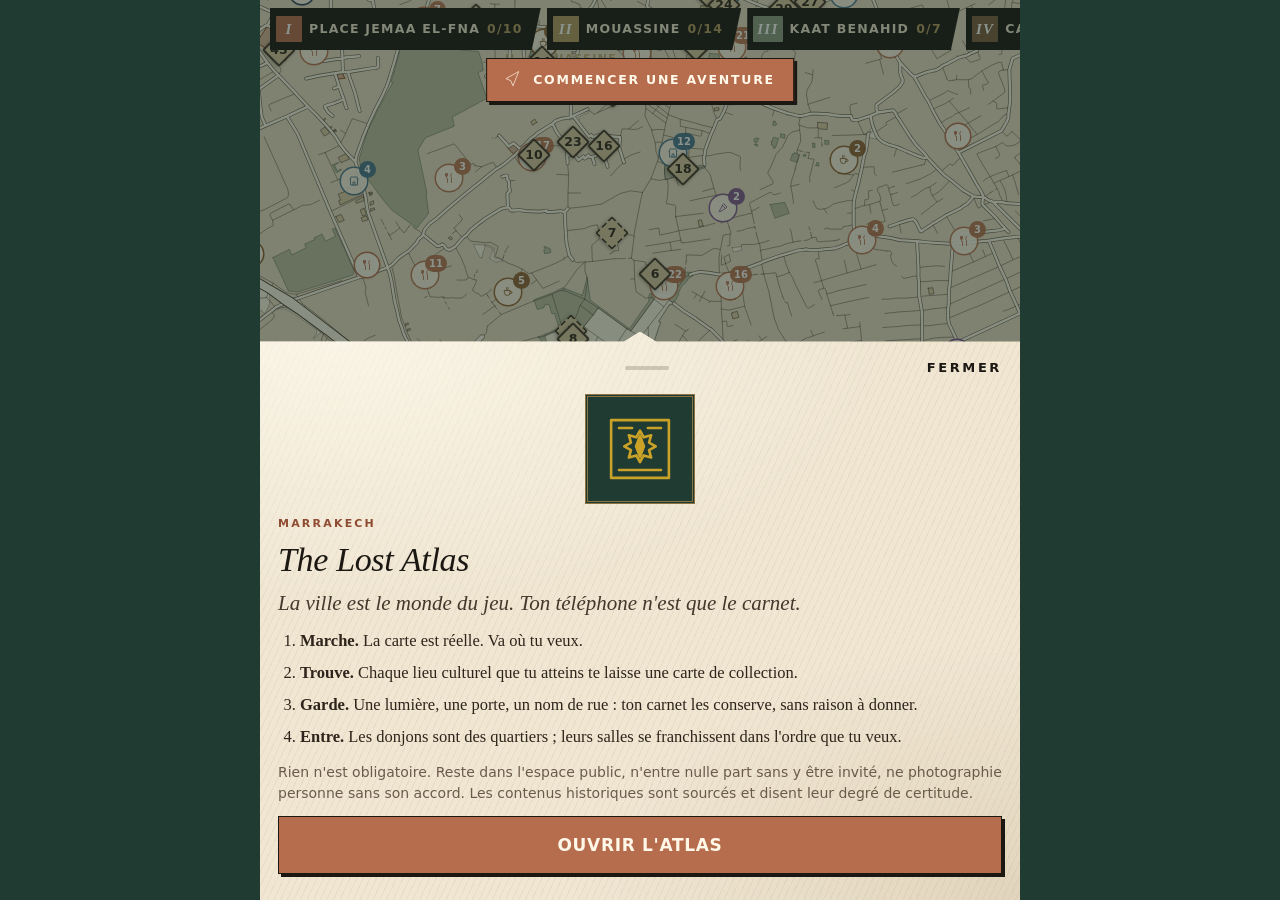
==== commit ea6427dc: "Lost Atlas v6" ====
--- a/lost-atlas/index.html
+++ b/lost-atlas/index.html
@@ -9,6 +9,7 @@
 <meta name="mobile-web-app-capable" content="yes">
 <meta name="apple-mobile-web-app-status-bar-style" content="black-translucent">
 <meta name="apple-mobile-web-app-title" content="Lost Atlas">
+<script>window.ATLAS_GPS_URL = 'https://luismatteihand-dot.github.io/lost-atlas/';   /* adresse https où le GPS fonctionne (GitHub Pages) */</script>
 <link rel="manifest" href="manifest.json">
 <link rel="apple-touch-icon" href="assets/icon-180.png">
 <link rel="icon" type="image/png" href="assets/icon-192.png">
@@ -30,6 +31,7 @@
         <button class="fab" id="fab-list" data-act="places" aria-label="Liste des lieux"></button>
         <button class="fab" id="fab-layers" data-act="layers" aria-label="Calques de la carte"></button>
       </div>
+      <button id="sessbtn" data-act="sess-new" aria-label="Commencer une aventure"></button>
       <button id="xpill" data-act="x-open" aria-label="Mode exploration"></button>
       <button id="keepfab" data-act="keep" aria-label="Garder quelque chose dans le carnet"><i data-ico="garder"></i><span>Garder</span></button>
       <button id="radar" hidden data-act="open-place"></button>
@@ -63,6 +65,7 @@
 <script src="data/bundle.js"></script>
 <script src="data/basemap.js"></script>
 <script src="data/v3.js"></script>
+<script src="data/quotidien.js"></script>
 <script src="js/art.js"></script>
 <script src="js/storage.js"></script>
 <script src="js/data.js"></script>
@@ -77,6 +80,10 @@
 <script src="js/explore.js"></script>
 <script src="js/photo.js"></script>
 <script src="js/diag.js"></script>
+<script src="js/trace.js"></script>
+<script src="js/quotidien.js"></script>
+<script src="js/immersion.js"></script>
+<script src="js/session.js"></script>
 <script src="js/app.js"></script>
 </body>
 </html>
--- a/lost-atlas/css/v5.css
+++ b/lost-atlas/css/v5.css
@@ -189,3 +189,121 @@
 #keepfab { bottom: 86px; left: 14px; }
 .vh::after { white-space: nowrap; }
 .vh { min-height: 118px; }
+
+#xpill.st-framed i, .xstat.st-framed i { background: #d9534f; }
+.gpsbar { display: flex; flex-direction: column; gap: 6px; padding: 12px 14px; background: var(--ink0); color: var(--parch); font: 15px/1.4 var(--sans); }
+.gpsbar b { font: 700 11px/1 var(--label); letter-spacing: .18em; text-transform: uppercase; color: var(--ochre); }
+.gpsbar a { color: #fff; font-weight: 700; word-break: break-all; }
+
+/* ---- Aventure (session) ---- */
+#sessbtn { position: absolute; z-index: 60; left: 50%; top: calc(env(safe-area-inset-top, 0px) + 58px); transform: translateX(-50%); display: flex; align-items: center; gap: 10px; padding: 10px 18px 10px 14px; background: var(--terra); color: #fff7e8; border: 1.5px solid var(--ink0); box-shadow: 3px 3px 0 var(--ink0); font: 700 12.5px/1.1 var(--label); letter-spacing: .14em; text-transform: uppercase; white-space: nowrap; }
+#sessbtn i { display: flex; width: 22px; height: 22px; } #sessbtn i svg { width: 22px; height: 22px; }
+#sessbtn span { display: flex; flex-direction: column; align-items: flex-start; gap: 2px; }
+#sessbtn.live { background: var(--ink0); color: var(--parch); box-shadow: 3px 3px 0 var(--terra); }
+#sessbtn.live small { font-size: 10px; opacity: .8; } #sessbtn.live b { font: italic 400 19px/1 var(--display); letter-spacing: 0; text-transform: none; }
+#sessbtn:active { transform: translate(calc(-50% + 3px), 3px); box-shadow: none; }
+.sess-banner { display: flex; flex-direction: column; align-items: flex-start; gap: 6px; text-align: left; padding: 18px 18px 16px; background: var(--terra); color: #fff7e8; border: 1.5px solid var(--ink0); box-shadow: 5px 5px 0 var(--ink0); clip-path: polygon(0 0, calc(100% - 18px) 0, 100% 18px, 100% 100%, 0 100%); }
+.sess-banner .eyebrow { color: #ffe1b8; } .sess-banner b { font: italic 400 30px/1 var(--display); } .sess-banner small { font: 15px/1.35 var(--sans); opacity: .92; }
+.sess-banner.live { background: var(--ink0); box-shadow: 5px 5px 0 var(--terra); }
+.sess-head { border-left: 4px solid var(--tc, var(--terra)); padding: 2px 0 4px 14px; display: flex; flex-direction: column; gap: 6px; }
+.sess-head h2 { margin: 0; } .sess-head .lead { margin: 0; font-size: 16px; }
+.sess-durs { display: grid; grid-template-columns: repeat(4, 1fr); gap: 10px; }
+.sess-dur { display: flex; flex-direction: column; align-items: center; gap: 2px; padding: 16px 0 12px; background: #f8f1df; border: 1.5px solid var(--ink0); box-shadow: 3px 3px 0 var(--ink0); }
+.sess-dur b { font: italic 400 40px/1 var(--display); color: var(--ink0); } .sess-dur span { font: 700 10.5px/1 var(--label); letter-spacing: .16em; text-transform: uppercase; color: var(--ink-3); }
+.sess-dur:nth-child(even) { transform: translateY(8px); }
+.sess-dur:active { transform: translate(3px, 3px); box-shadow: none; }
+.sess-custom { display: flex; flex-direction: column; gap: 10px; padding: 14px; border: 1px dashed var(--ink-3); margin-top: 6px; }
+.sess-custom label { font: 15px/1.3 var(--sans); } .sess-custom label b { font: italic 400 20px/1 var(--display); }
+.sess-custom input[type=range] { width: 100%; accent-color: var(--terra); }
+.sess-resume { display: flex; flex-direction: column; gap: 4px; text-align: left; padding: 12px 14px; background: var(--ink0); color: var(--parch); }
+.sess-resume b { font: italic 400 22px/1.1 var(--display); } .sess-resume small { font: 13px/1.3 var(--sans); opacity: .8; }
+.sess-list { list-style: none; margin: 4px 0 0; padding: 0 0 0 6px; display: flex; flex-direction: column; gap: 16px; border-left: 1px dashed var(--ink-3); counter-reset: si; }
+.sess-list li { display: flex; gap: 12px; margin-left: -18px; counter-increment: si; }
+.si-i { flex: none; width: 34px; height: 34px; display: grid; place-items: center; background: var(--parch); border: 1.5px solid var(--ink0); color: var(--ink0); transform: rotate(45deg); margin-top: 4px; }
+.si-i svg { width: 18px; height: 18px; transform: rotate(-45deg); }
+.si.main .si-i { background: var(--terra); color: #fff; }
+.si.ok .si-i { background: var(--sage); color: #fff; } .si.skip { opacity: .5; }
+.si-b { flex: 1; min-width: 0; display: flex; flex-direction: column; gap: 5px; }
+.si-b > small { font: 700 10.5px/1.3 var(--label); letter-spacing: .14em; text-transform: uppercase; color: var(--ink-3); }
+.si.main .si-b > small { color: var(--terra-d); }
+.si-b > b { font: 400 21px/1.15 var(--display); color: var(--ink0); }
+.si.ok .si-b > b { text-decoration: line-through; text-decoration-color: var(--terra); }
+.si-t { font: 15px/1.45 var(--serif); color: var(--ink-2); }
+.si-rule { font: 12.5px/1.4 var(--sans); color: var(--ink-3); font-style: italic; }
+.si-a { display: flex; flex-wrap: wrap; gap: 8px; margin-top: 4px; } .si-a .btn { min-height: 40px; font-size: 13px; padding: 0 12px; box-shadow: 2px 2px 0 var(--ink0); }
+.si-a .btn.ghost { box-shadow: none; }
+.sess-clock { position: relative; display: flex; align-items: baseline; gap: 8px; padding-bottom: 10px; }
+.sess-clock b { font: italic 400 36px/1 var(--display); color: var(--ink0); } .sess-clock span { font: 700 11px/1 var(--label); letter-spacing: .16em; text-transform: uppercase; color: var(--ink-3); }
+.sess-clock i { position: absolute; left: 0; right: 0; bottom: 0; height: 6px; background: repeating-linear-gradient(90deg, var(--ink-3) 0 1px, transparent 1px 8px); }
+.sess-clock i::after { content: ""; position: absolute; left: 0; top: 0; bottom: 0; width: var(--p); background: var(--terra); }
+.sess-ev { list-style: none; margin: 0; padding: 0; display: flex; flex-direction: column; gap: 10px; }
+.sess-ev li { padding: 10px 12px; background: rgba(255, 255, 255, .45); border-left: 3px solid var(--ochre); display: flex; flex-direction: column; gap: 6px; align-items: flex-start; }
+.sess-ev li small { font: 700 10.5px/1.2 var(--label); letter-spacing: .14em; text-transform: uppercase; color: var(--ink-3); }
+.sess-ev li p { margin: 0; font: 15px/1.4 var(--serif); }
+.sess-ev li.ev-rare { border-left-color: #c9a227; } .sess-ev li.ev-temporaire { border-left-color: var(--indigo); }
+.sess-stats { display: grid; grid-template-columns: repeat(3, 1fr); gap: 8px; }
+.sess-stats span { display: flex; flex-direction: column; gap: 4px; padding: 10px; border: 1.5px solid var(--ink0); background: #f8f1df; font: 700 10px/1.2 var(--label); letter-spacing: .14em; text-transform: uppercase; color: var(--ink-3); }
+.sess-stats b { font: italic 400 26px/1 var(--display); letter-spacing: 0; text-transform: none; color: var(--ink0); }
+.sess-list.recap li { margin-left: 0; flex-direction: column; gap: 2px; } .sess-list.recap li small { font: 700 10px/1 var(--label); letter-spacing: .16em; text-transform: uppercase; color: var(--ink-3); }
+.sess-list.recap li b { font: 400 17px/1.2 var(--display); } .sess-list.recap li.skip { opacity: .45; }
+.sess-past { display: flex; gap: 10px; overflow-x: auto; padding: 4px 4px 10px; scroll-snap-type: x mandatory; }
+.sp { flex: none; width: 200px; scroll-snap-align: start; display: flex; flex-direction: column; gap: 4px; text-align: left; padding: 12px; background: #fbf5e6; box-shadow: 0 0 0 1px rgba(27, 23, 18, .25), 3px 4px 0 rgba(27, 23, 18, .12); }
+.sp small { font: 700 10px/1 var(--label); letter-spacing: .14em; text-transform: uppercase; color: var(--terra-d); }
+.sp b { font: italic 400 19px/1.1 var(--display); } .sp span { font: 13px/1.3 var(--sans); color: var(--ink-3); }
+.sp.live { background: var(--ink0); color: var(--parch); }
+
+/* ---- Lieux du quotidien : petits pastilles, regroupements chiffrés ---- */
+.qm { width: 24px; height: 24px; display: grid; place-items: center; border-radius: 50%; background: #fbf5e6; color: var(--qc); box-shadow: 0 0 0 1.5px var(--qc), 0 1px 3px rgba(27, 23, 18, .3); }
+.qm.found { background: var(--qc); color: #fff; }
+.rows .qm { flex: none; margin-right: 10px; }
+.qc { position: relative; width: 26px; height: 26px; display: grid; place-items: center; border-radius: 50%; background: #fbf5e6; color: var(--qc); box-shadow: 0 0 0 1.5px var(--qc); opacity: .92; }
+.qc b { position: absolute; right: -9px; top: -7px; min-width: 17px; height: 17px; padding: 0 4px; display: grid; place-items: center; border-radius: 9px; background: var(--qc); color: #fff; font: 700 10px/1 var(--label); }
+.qh { display: flex; gap: 14px; align-items: flex-start; border-left: 4px solid var(--tc); padding-left: 12px; }
+.qh-i { flex: none; width: 48px; height: 48px; display: grid; place-items: center; border-radius: 50%; color: var(--qc); box-shadow: 0 0 0 2px var(--qc); background: #fbf5e6; }
+.qh h2 { margin: 2px 0 6px; } .qh .chips { display: flex; flex-wrap: wrap; gap: 6px; }
+.qlk { display: inline-flex; align-items: center; gap: 6px; } .qlk svg { color: var(--qc); } .qlk.on svg { color: inherit; }
+.qfams { display: grid; grid-template-columns: repeat(2, 1fr); gap: 8px; }
+.qfam { display: grid; grid-template-columns: 30px 1fr; grid-template-rows: auto auto; column-gap: 8px; align-items: center; padding: 8px 10px; background: #f8f1df; border-left: 3px solid var(--qc); }
+.qfam i { grid-row: 1 / 3; color: var(--qc); } .qfam b { font: italic 400 22px/1 var(--display); } .qfam small { font: 600 11px/1.3 var(--sans); color: var(--ink-3); }
+
+/* ---- Territoires ---- */
+.terrs { display: flex; flex-direction: column; gap: 10px; }
+.terr { display: flex; align-items: center; gap: 12px; text-align: left; padding: 12px 12px 12px 0; background: #f8f1df; border: 1.5px solid var(--ink0); box-shadow: 3px 3px 0 var(--tc); }
+.terr-n { flex: none; width: 54px; text-align: center; font: italic 400 30px/1 var(--display); color: var(--tc); border-right: 1px dashed var(--ink-3); }
+.terr-b { flex: 1; min-width: 0; display: flex; flex-direction: column; gap: 4px; }
+.terr-b small { font: 700 10.5px/1 var(--label); letter-spacing: .16em; text-transform: uppercase; color: var(--tc); }
+.terr-b b { font: 400 20px/1.1 var(--display); }
+.terr-bar { height: 5px; background: rgba(27, 23, 18, .12); } .terr-bar i { display: block; height: 100%; background: var(--tc); }
+.terr-s { font: 12.5px/1.3 var(--sans); color: var(--ink-3); }
+.terr-rank { display: grid; grid-template-columns: repeat(5, 1fr); gap: 0; border: 1.5px solid var(--ink0); background: #f8f1df; }
+.terr-rank span { display: flex; flex-direction: column; gap: 4px; padding: 8px 6px; border-left: 1px dashed var(--ink-3); }
+.terr-rank span:first-child { border-left: 0; background: var(--ink0); color: var(--parch); }
+.terr-rank small { font: 700 9px/1.1 var(--label); letter-spacing: .14em; text-transform: uppercase; opacity: .75; }
+.terr-rank b { font: italic 400 17px/1 var(--display); }
+
+/* ---- Plein écran iPhone ---- */
+html, body { overscroll-behavior: none; }
+body { -webkit-user-select: none; user-select: none; -webkit-touch-callout: none; }
+input, textarea, [contenteditable], .p-text, .reveal-txt, .src { -webkit-user-select: text; user-select: text; }
+button, a, .row, .tc { touch-action: manipulation; }
+.inst { list-style: none; margin: 0; padding: 0; display: flex; flex-direction: column; gap: 14px; counter-reset: inst; }
+.inst li { display: grid; grid-template-columns: 52px 1fr; grid-template-rows: auto auto; column-gap: 12px; align-items: center; counter-increment: inst; }
+.inst-i { grid-row: 1 / 3; width: 52px; height: 52px; display: grid; place-items: center; background: #f8f1df; border: 1.5px solid var(--ink0); box-shadow: 3px 3px 0 var(--terra); color: #2F6FDE; position: relative; }
+.inst-i::after { content: counter(inst); position: absolute; left: -8px; top: -8px; width: 20px; height: 20px; display: grid; place-items: center; background: var(--terra); color: #fff; font: 700 11px/1 var(--label); }
+.inst-app img { width: 40px; height: 40px; border-radius: 9px; }
+.inst li b { font: 400 19px/1.2 var(--display); } .inst li small { font: 13px/1.3 var(--sans); color: var(--ink-3); }
+
+/* ---- v6 : la carte se dessine ---- */
+.zone-lbl small { display: block; margin-top: 3px; font: italic 400 12px/1 var(--display); letter-spacing: .04em; text-transform: none; opacity: .85; }
+.zone-lbl.fog { opacity: .8; }
+path.fog { animation: brume 9s ease-in-out infinite; }
+@keyframes brume { 50% { fill-opacity: .22; } }
+.lead { display: flex; gap: 14px; align-items: flex-start; padding: 14px; background: var(--ink0); color: var(--parch); clip-path: polygon(0 0, 100% 0, 100% calc(100% - 14px), calc(100% - 14px) 100%, 0 100%); }
+.lead .eyebrow { color: var(--ochre); } .lead p { margin: 4px 0 10px; font: italic 400 19px/1.3 var(--display); }
+.lead .btn { background: var(--terra); color: #fff7e8; border-color: var(--parch); box-shadow: 3px 3px 0 var(--parch); }
+.lead-a { flex: none; width: 46px; height: 46px; display: grid; place-items: center; border: 1.5px solid var(--ochre); border-radius: 50%; color: var(--ochre); font-size: 22px; transform: rotate(calc(var(--b) - 90deg)); }
+.lead-tip { width: 40px; height: 40px; display: grid; place-items: center; color: #B66D4D; font-size: 34px; text-shadow: 0 0 3px #fbf5e6, 0 0 6px #fbf5e6; transform: rotate(calc(var(--b) - 90deg)); animation: lead-pulse 1.6s ease-in-out infinite; }
+@keyframes lead-pulse { 50% { opacity: .45; } }
+path.lead-line { animation: lead-draw 1.2s ease-out both; stroke-dashoffset: 0; }
+@keyframes lead-draw { from { stroke-opacity: 0; } }
+@media (prefers-reduced-motion: reduce) { path.fog, .lead-tip, path.lead-line { animation: none; } }
